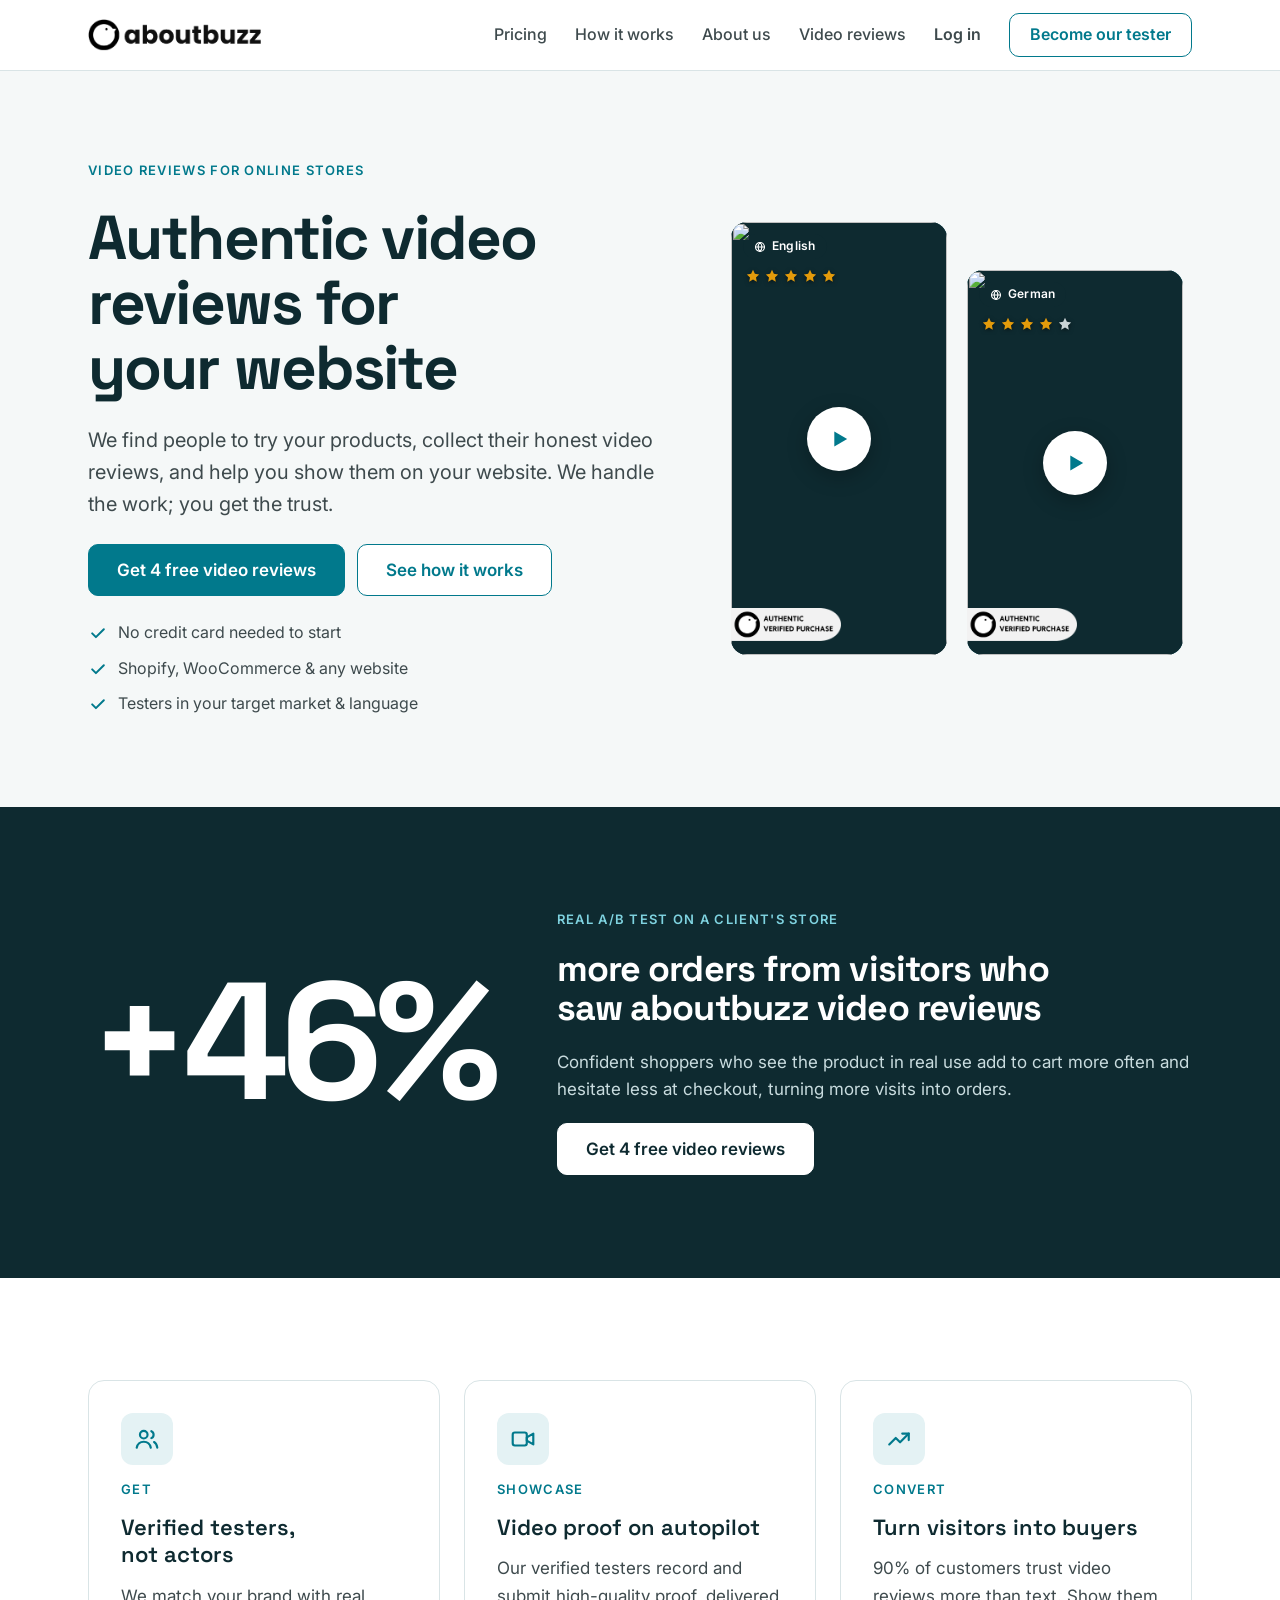
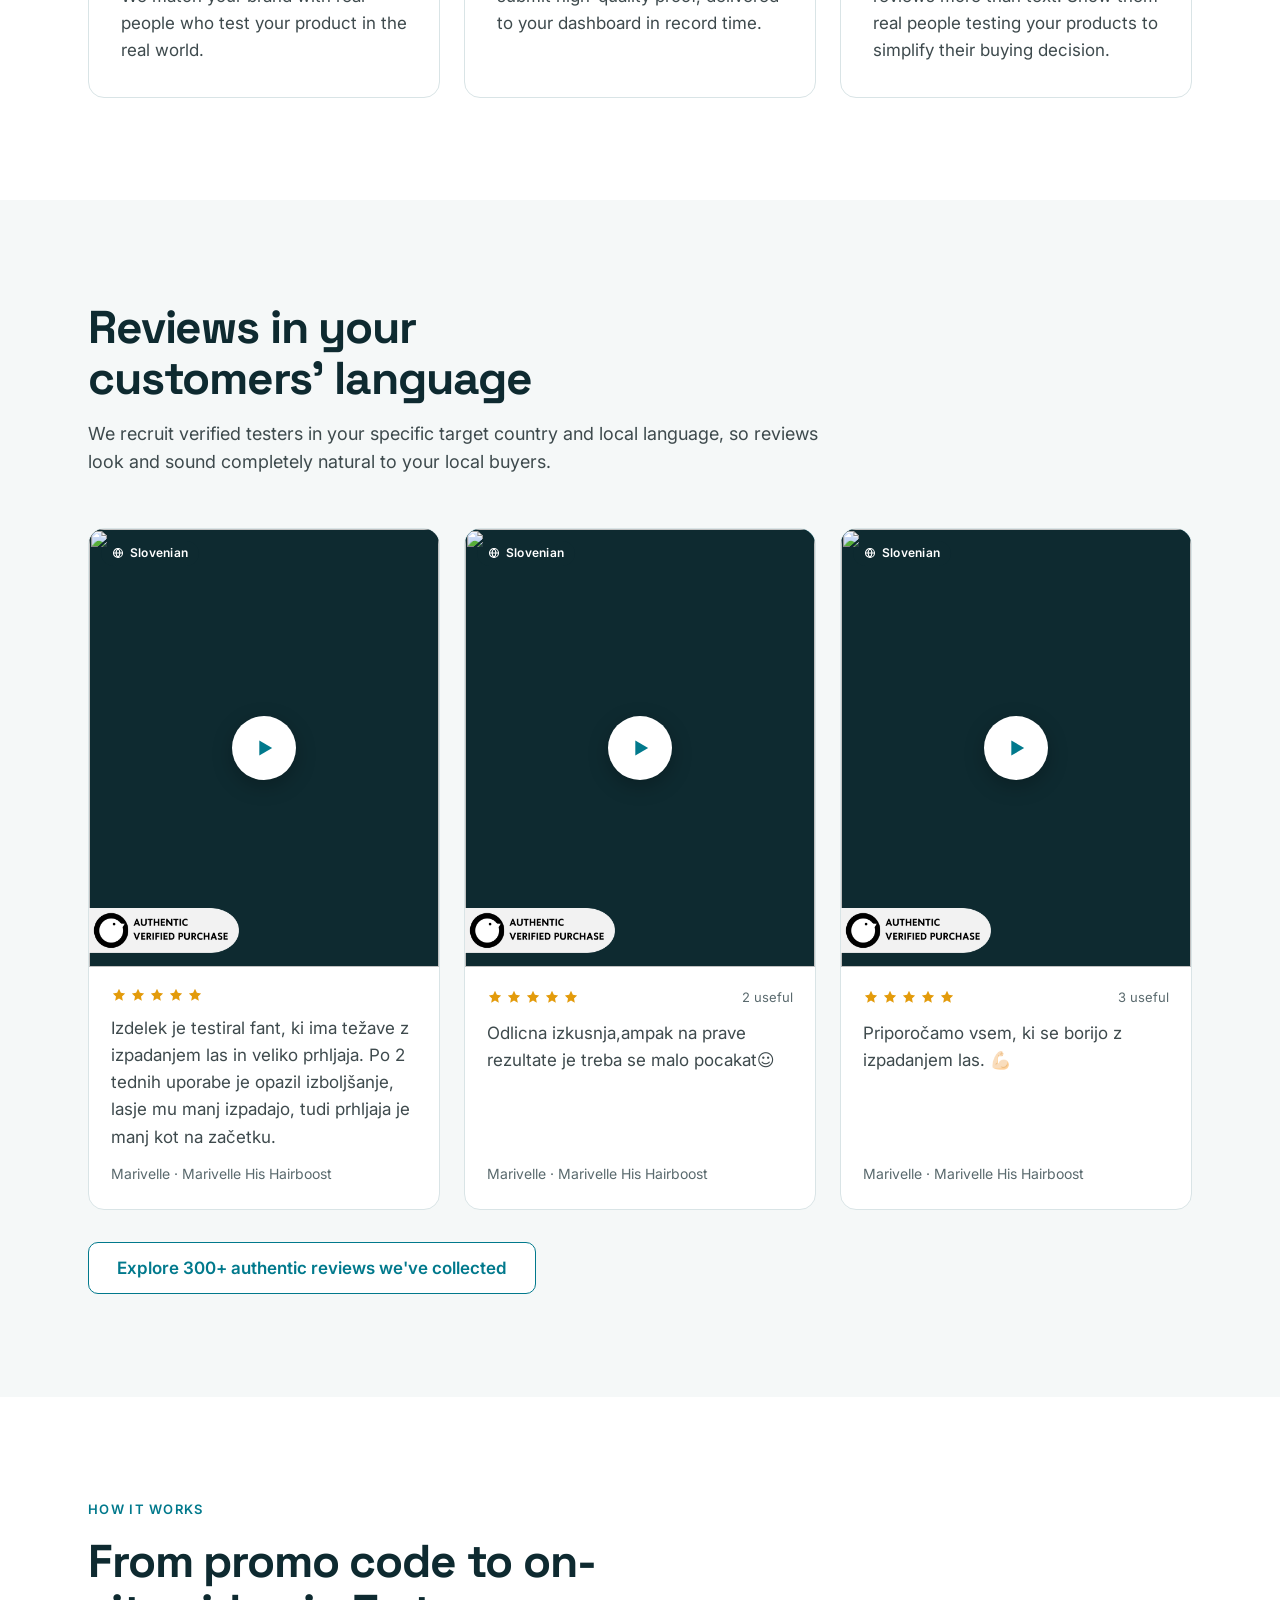
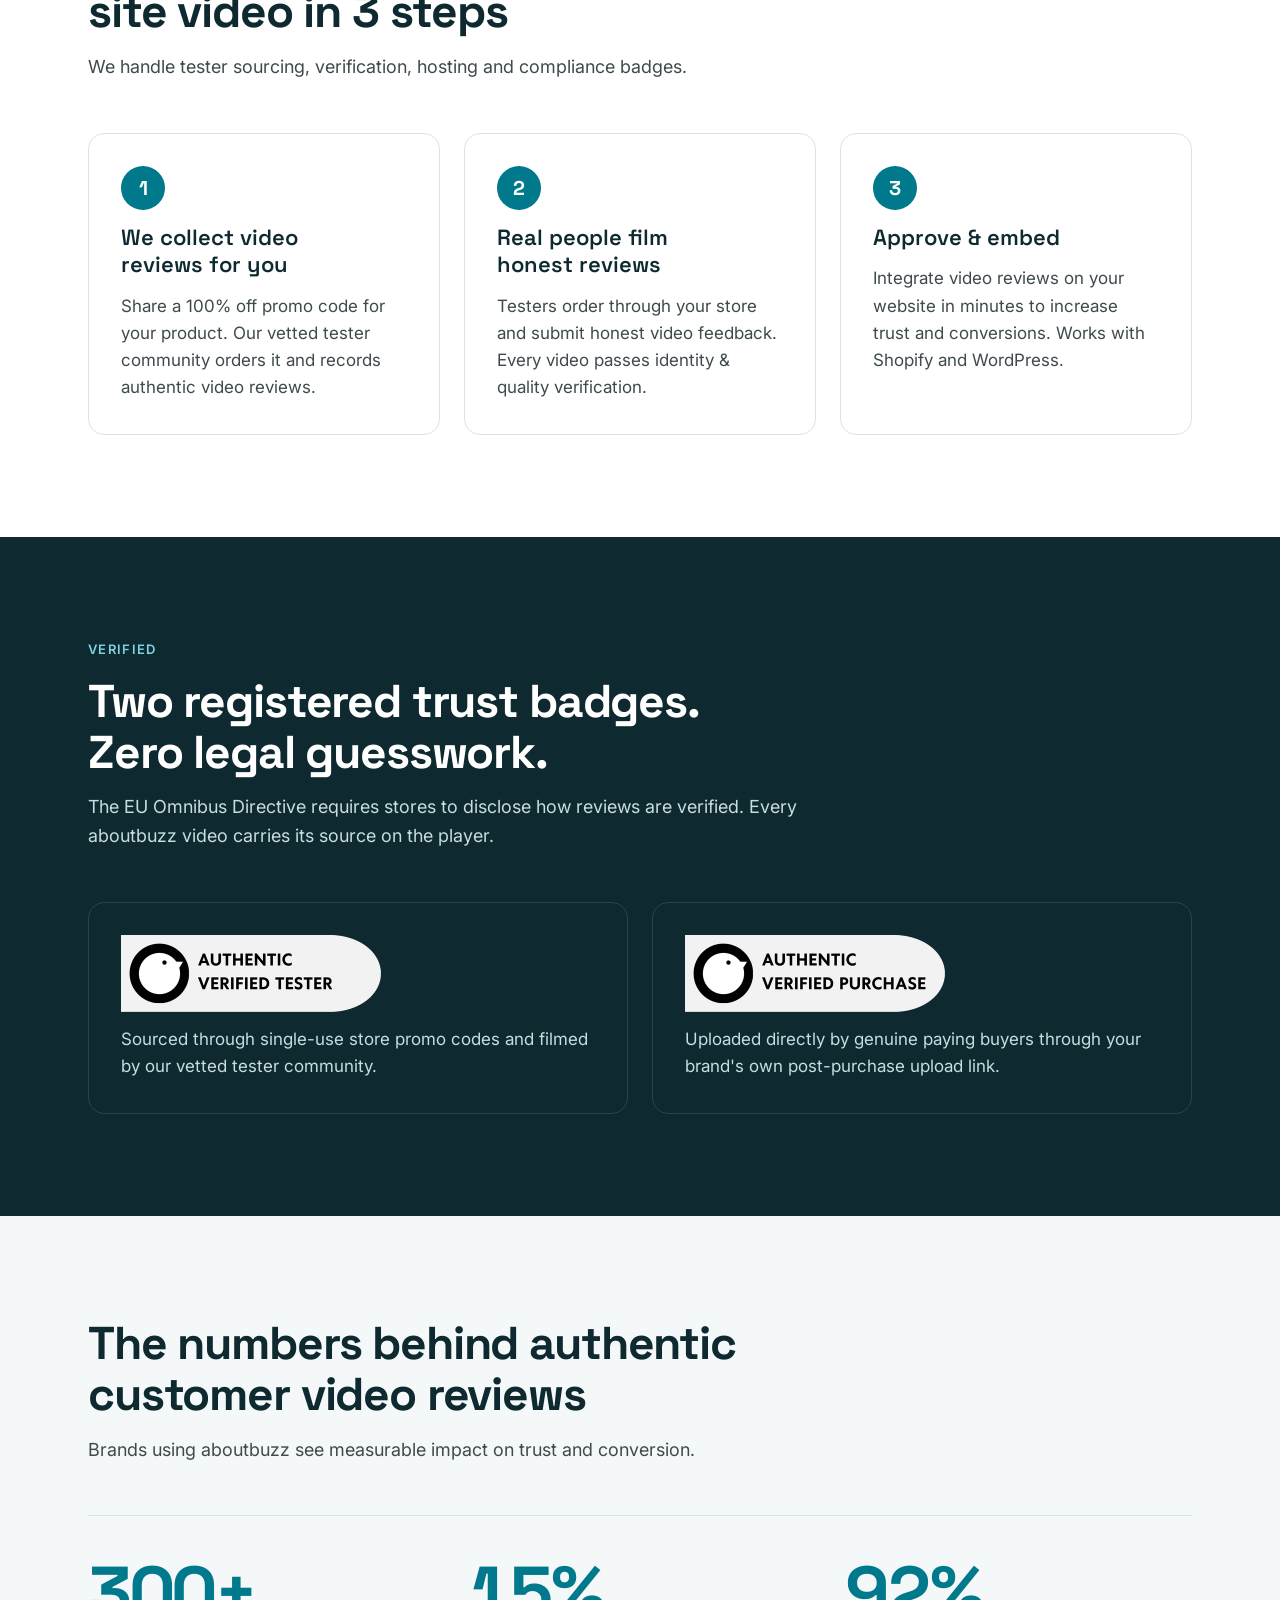
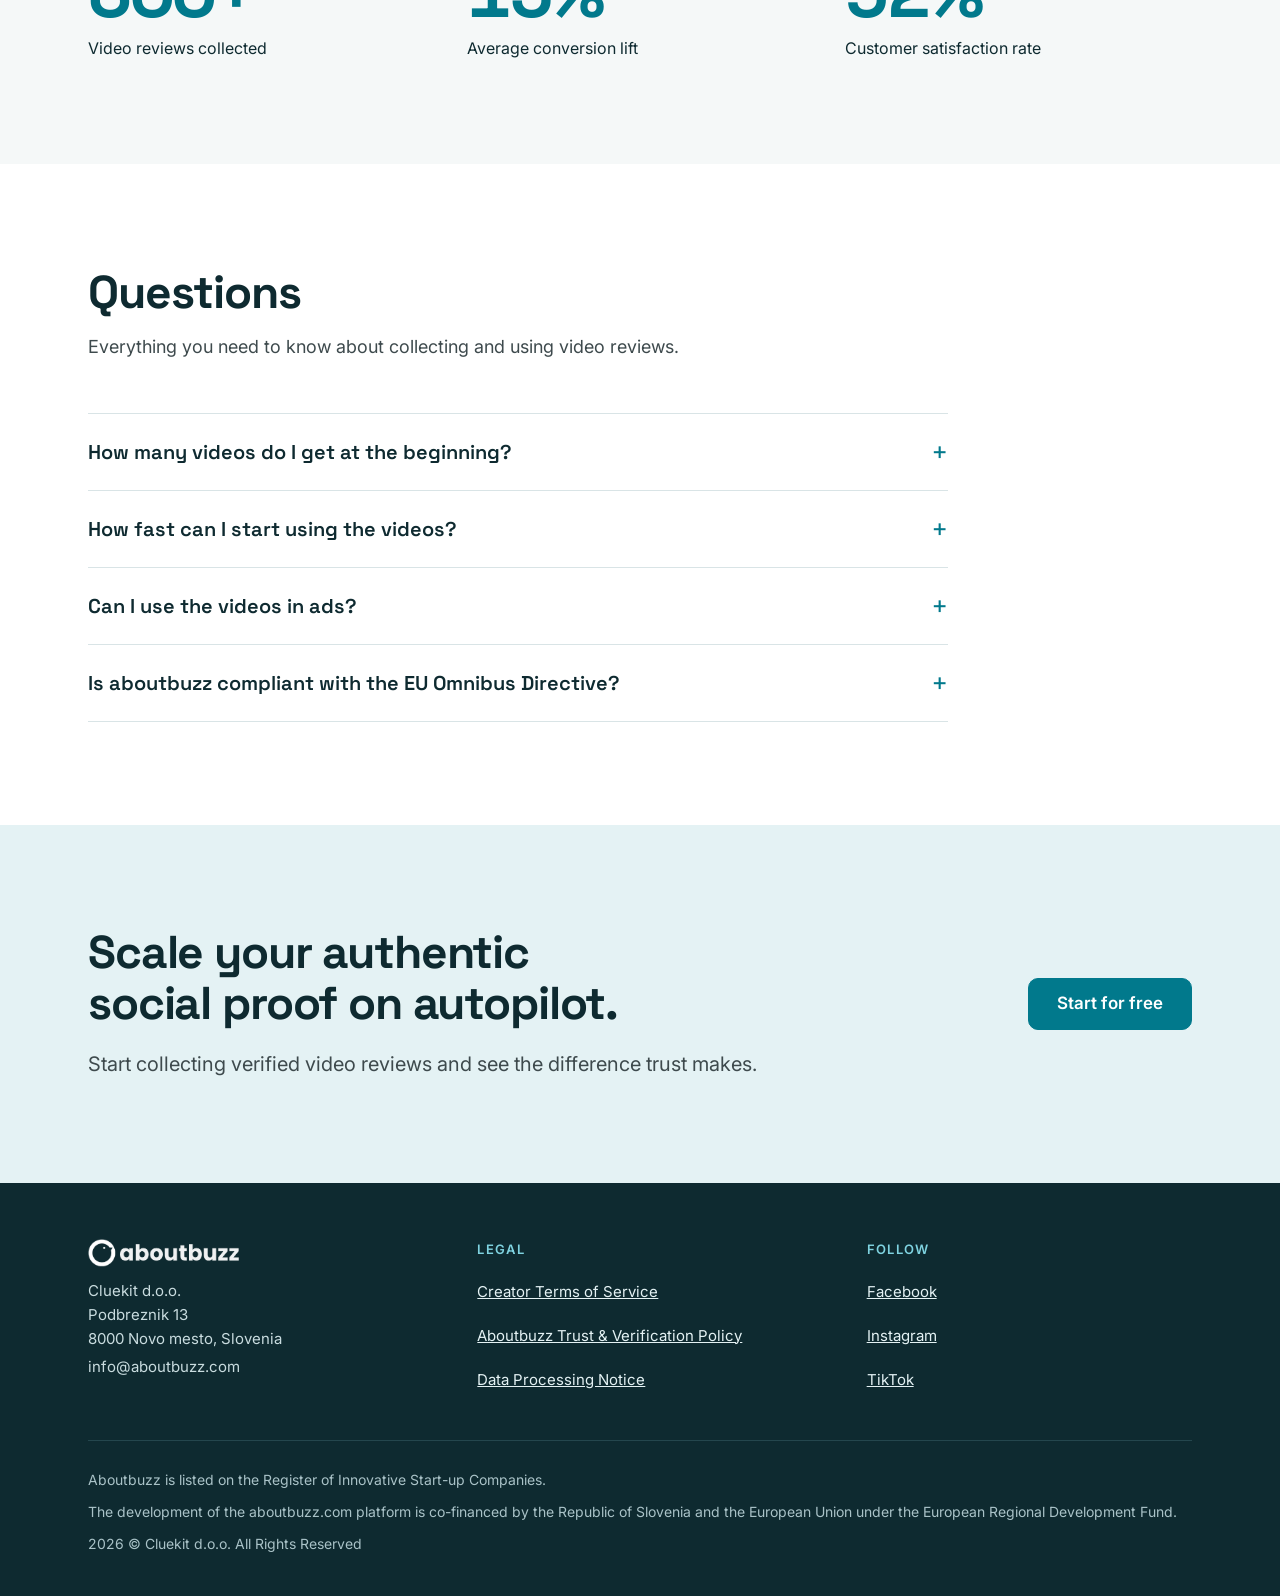
==== index.html @ 483bb0b1 "Hero: PetsyLab rating 4 as stored in WordPress Co-Authored-By: Claude Opus 5.5 <noreply@anthropic.co" ====
<!doctype html>
<html lang="en">
<head>
<meta charset="utf-8">
<meta name="viewport" content="width=device-width, initial-scale=1, viewport-fit=cover">
<meta name="claude:viewport-fit-sides" content="cover">
<title>aboutbuzz — Authentic video reviews</title>
<meta name="description" content="Verified video reviews from real testers and buyers, with EU trust badges, for Shopify, WooCommerce and any website.">
<meta property="og:title" content="aboutbuzz — Authentic video reviews">
<meta property="og:description" content="Verified video reviews from real testers and buyers, with EU trust badges, for Shopify, WooCommerce and any website.">
<meta property="og:type" content="website">
<link rel="icon" type="image/png" href="assets/img/favicon.png">
<link rel="apple-touch-icon" href="assets/img/apple-touch-icon.png">
<link rel="preconnect" href="https://fonts.googleapis.com">
<link rel="preconnect" href="https://fonts.gstatic.com" crossorigin>
<link rel="stylesheet" href="https://fonts.googleapis.com/css2?family=Inter:wght@400;500;600&family=Space+Grotesk:wght@500;600;700&display=swap">
<link rel="stylesheet" href="assets/css/style.css?v=202611271345">
</head>
<body>
<a class="skip" href="#main">Skip to content</a>
<header class="site-header">
<div class="wrap">
<a class="logo" href="index.html"><img src="assets/img/logo.png" alt="aboutbuzz" width="173" height="32"></a>
<button class="nav-toggle" type="button" aria-expanded="false" aria-controls="site-nav" aria-label="Open menu"><svg width="22" height="22" viewBox="0 0 24 24" fill="none" stroke="currentColor" stroke-width="2.2" stroke-linecap="round" aria-hidden="true"><path d="M4 7h16M4 12h16M4 17h16"/></svg></button>
<nav class="nav" id="site-nav" aria-label="Main">
<a href="pricing.html">Pricing</a>
<a href="how-it-works.html">How it works</a>
<a href="about.html">About us</a>
<a href="video-reviews.html">Video reviews</a>
<a class="nav-login" href="https://upload.aboutbuzz.com" data-link="login">Log in</a>
<a class="nav-cta" href="https://upload.aboutbuzz.com" data-link="becomeTester">Become our tester</a>
</nav>
</div>
</header>
<main id="main">
<section class="hero">
<div class="wrap">
<div class="hero-copy">
<div class="eyebrow">Video reviews for online stores</div>
<h1>Authentic video reviews for your website</h1>
<p class="lead">We find people to try your products, collect their honest video reviews, and help you show them on your website. We handle the work; you get the trust.</p>
<div class="btn-row"><a class="btn btn--primary" href="https://upload.aboutbuzz.com" data-link="freeSignup">Get 4 free video reviews</a><a class="btn btn--ghost" href="how-it-works.html">See how it works</a></div>
<ul class="checks">
<li><svg width="20" height="20" viewBox="0 0 24 24" fill="none" stroke="#01798C" stroke-width="2.4" stroke-linecap="round" stroke-linejoin="round" aria-hidden="true"><path d="M5 12.5l4.5 4.5L19 7.5"/></svg>No credit card needed to start</li>
<li><svg width="20" height="20" viewBox="0 0 24 24" fill="none" stroke="#01798C" stroke-width="2.4" stroke-linecap="round" stroke-linejoin="round" aria-hidden="true"><path d="M5 12.5l4.5 4.5L19 7.5"/></svg>Shopify, WooCommerce &amp; any website</li>
<li><svg width="20" height="20" viewBox="0 0 24 24" fill="none" stroke="#01798C" stroke-width="2.4" stroke-linecap="round" stroke-linejoin="round" aria-hidden="true"><path d="M5 12.5l4.5 4.5L19 7.5"/></svg>Testers in your target market &amp; language</li>
</ul>
</div>
<div class="hero-visual">
<div class="player player--a" data-video="https://aboutbuzz.com/wp-content/uploads/2026/09/watermarked-6533.mp4"><img class="poster" src="https://aboutbuzz.com/wp-content/uploads/2026/09/screenshot-6533-576x1024.jpg" alt="" width="576" height="1024" loading="lazy"><button type="button" class="play" aria-label="Play video review: Podim conference, in English"><svg width="28" height="28" viewBox="0 0 24 24" fill="#01798C" aria-hidden="true"><path d="M8 5.5v13l11-6.5z"/></svg></button><span class="stars" role="img" aria-label="5 out of 5 stars"><svg width="16" height="16" viewBox="0 0 24 24" fill="#E39B0B" aria-hidden="true"><path d="M12 2.8l2.8 5.9 6.4.9-4.7 4.5 1.2 6.4L12 17.4 6.3 20.5l1.2-6.4L2.8 9.6l6.4-.9z"/></svg><svg width="16" height="16" viewBox="0 0 24 24" fill="#E39B0B" aria-hidden="true"><path d="M12 2.8l2.8 5.9 6.4.9-4.7 4.5 1.2 6.4L12 17.4 6.3 20.5l1.2-6.4L2.8 9.6l6.4-.9z"/></svg><svg width="16" height="16" viewBox="0 0 24 24" fill="#E39B0B" aria-hidden="true"><path d="M12 2.8l2.8 5.9 6.4.9-4.7 4.5 1.2 6.4L12 17.4 6.3 20.5l1.2-6.4L2.8 9.6l6.4-.9z"/></svg><svg width="16" height="16" viewBox="0 0 24 24" fill="#E39B0B" aria-hidden="true"><path d="M12 2.8l2.8 5.9 6.4.9-4.7 4.5 1.2 6.4L12 17.4 6.3 20.5l1.2-6.4L2.8 9.6l6.4-.9z"/></svg><svg width="16" height="16" viewBox="0 0 24 24" fill="#E39B0B" aria-hidden="true"><path d="M12 2.8l2.8 5.9 6.4.9-4.7 4.5 1.2 6.4L12 17.4 6.3 20.5l1.2-6.4L2.8 9.6l6.4-.9z"/></svg></span><span class="lang-chip">English</span><img class="badge-img" src="assets/img/badge-verified-purchase.png" alt="Authentic Verified Purchase" width="260" height="77"></div>
<div class="player player--b" data-video="https://aboutbuzz.com/wp-content/uploads/2026/09/watermarked-4015.mp4"><img class="poster" src="https://aboutbuzz.com/wp-content/uploads/2026/09/screenshot-4015-576x1024.jpg" alt="" width="576" height="1024" loading="lazy"><button type="button" class="play" aria-label="Play video review: PetsyLab supplement, in German"><svg width="28" height="28" viewBox="0 0 24 24" fill="#01798C" aria-hidden="true"><path d="M8 5.5v13l11-6.5z"/></svg></button><span class="stars" role="img" aria-label="4 out of 5 stars"><svg width="16" height="16" viewBox="0 0 24 24" fill="#E39B0B" aria-hidden="true"><path d="M12 2.8l2.8 5.9 6.4.9-4.7 4.5 1.2 6.4L12 17.4 6.3 20.5l1.2-6.4L2.8 9.6l6.4-.9z"/></svg><svg width="16" height="16" viewBox="0 0 24 24" fill="#E39B0B" aria-hidden="true"><path d="M12 2.8l2.8 5.9 6.4.9-4.7 4.5 1.2 6.4L12 17.4 6.3 20.5l1.2-6.4L2.8 9.6l6.4-.9z"/></svg><svg width="16" height="16" viewBox="0 0 24 24" fill="#E39B0B" aria-hidden="true"><path d="M12 2.8l2.8 5.9 6.4.9-4.7 4.5 1.2 6.4L12 17.4 6.3 20.5l1.2-6.4L2.8 9.6l6.4-.9z"/></svg><svg width="16" height="16" viewBox="0 0 24 24" fill="#E39B0B" aria-hidden="true"><path d="M12 2.8l2.8 5.9 6.4.9-4.7 4.5 1.2 6.4L12 17.4 6.3 20.5l1.2-6.4L2.8 9.6l6.4-.9z"/></svg><svg width="16" height="16" viewBox="0 0 24 24" fill="#C9D3D5" aria-hidden="true"><path d="M12 2.8l2.8 5.9 6.4.9-4.7 4.5 1.2 6.4L12 17.4 6.3 20.5l1.2-6.4L2.8 9.6l6.4-.9z"/></svg></span><span class="lang-chip">German</span><img class="badge-img" src="assets/img/badge-verified-purchase.png" alt="Authentic Verified Purchase" width="260" height="77"></div>
</div>
</div>
</section>

<section class="band band--dark stat-band">
<div class="wrap">
<div class="big-number">+46%</div>
<div class="stack">
<div class="eyebrow">Real A/B test on a client's store</div>
<h2>more orders from visitors who saw aboutbuzz video reviews</h2>
<p>Confident shoppers who see the product in real use add to cart more often and hesitate less at checkout, turning more visits into orders.</p>
<div><a class="btn btn--light" href="https://upload.aboutbuzz.com" data-link="freeSignup">Get 4 free video reviews</a></div>
</div>
</div>
</section>

<section class="band band--white">
<div class="wrap">
<div class="grid grid--3">
<div class="card"><div class="icon-tile"><svg width="26" height="26" viewBox="0 0 24 24" fill="none" stroke="#01798C" stroke-width="2" stroke-linecap="round" stroke-linejoin="round" aria-hidden="true"><circle cx="9" cy="8" r="3.5"/><path d="M2.5 20c.8-3.6 3.4-5.5 6.5-5.5s5.7 1.9 6.5 5.5"/><path d="M16 4.8a3.5 3.5 0 010 6.4M18.5 14.8c1.6.8 2.6 2.5 3 5.2"/></svg></div><div class="eyebrow">Get</div><h3>Verified testers, not actors</h3><p>We match your brand with real people who test your product in the real world.</p></div>
<div class="card"><div class="icon-tile"><svg width="26" height="26" viewBox="0 0 24 24" fill="none" stroke="#01798C" stroke-width="2" stroke-linecap="round" stroke-linejoin="round" aria-hidden="true"><rect x="2.5" y="6" width="13" height="12" rx="2"/><path d="M15.5 10.5l6-3.5v10l-6-3.5z"/></svg></div><div class="eyebrow">Showcase</div><h3>Video proof on autopilot</h3><p>Our verified testers record and submit high-quality proof, delivered to your dashboard in record time.</p></div>
<div class="card"><div class="icon-tile"><svg width="26" height="26" viewBox="0 0 24 24" fill="none" stroke="#01798C" stroke-width="2" stroke-linecap="round" stroke-linejoin="round" aria-hidden="true"><path d="M3 17l6-6 4 4 8-8"/><path d="M15 7h6v6"/></svg></div><div class="eyebrow">Convert</div><h3>Turn visitors into buyers</h3><p>90% of customers trust video reviews more than text. Show them real people testing your products to simplify their buying decision.</p></div>
</div>
</div>
</section>

<section class="band" id="reviews">
<div class="wrap">
<div class="section-head"><h2>Reviews in your customers' language</h2><p>We recruit verified testers in your specific target country and local language, so reviews look and sound completely natural to your local buyers.</p></div>
<div class="grid grid--3">
<article class="review"><div class="player " data-video="https://aboutbuzz.com/wp-content/uploads/2026/11/watermarked-7296.mp4" style="background:#0E2A30"><img class="poster" src="https://aboutbuzz.com/wp-content/uploads/2026/11/screenshot-7296-576x1024.jpg" alt="" width="576" height="1024" loading="lazy"><button type="button" class="play" aria-label="Play video review: Marivelle · Marivelle His Hairboost"><svg width="28" height="28" viewBox="0 0 24 24" fill="#01798C" aria-hidden="true"><path d="M8 5.5v13l11-6.5z"/></svg></button><span class="lang-chip">Slovenian</span><img class="badge-img" src="assets/img/badge-verified-purchase.png" alt="Authentic Verified Purchase" width="260" height="77"></div>
<div class="review-body"><div class="review-meta"><span class="stars" role="img" aria-label="5 out of 5 stars"><svg width="16" height="16" viewBox="0 0 24 24" fill="#E39B0B" aria-hidden="true"><path d="M12 2.8l2.8 5.9 6.4.9-4.7 4.5 1.2 6.4L12 17.4 6.3 20.5l1.2-6.4L2.8 9.6l6.4-.9z"/></svg><svg width="16" height="16" viewBox="0 0 24 24" fill="#E39B0B" aria-hidden="true"><path d="M12 2.8l2.8 5.9 6.4.9-4.7 4.5 1.2 6.4L12 17.4 6.3 20.5l1.2-6.4L2.8 9.6l6.4-.9z"/></svg><svg width="16" height="16" viewBox="0 0 24 24" fill="#E39B0B" aria-hidden="true"><path d="M12 2.8l2.8 5.9 6.4.9-4.7 4.5 1.2 6.4L12 17.4 6.3 20.5l1.2-6.4L2.8 9.6l6.4-.9z"/></svg><svg width="16" height="16" viewBox="0 0 24 24" fill="#E39B0B" aria-hidden="true"><path d="M12 2.8l2.8 5.9 6.4.9-4.7 4.5 1.2 6.4L12 17.4 6.3 20.5l1.2-6.4L2.8 9.6l6.4-.9z"/></svg><svg width="16" height="16" viewBox="0 0 24 24" fill="#E39B0B" aria-hidden="true"><path d="M12 2.8l2.8 5.9 6.4.9-4.7 4.5 1.2 6.4L12 17.4 6.3 20.5l1.2-6.4L2.8 9.6l6.4-.9z"/></svg></span></div><p>Izdelek je testiral fant, ki ima težave z izpadanjem las in veliko prhljaja. Po 2 tednih uporabe je opazil izboljšanje, lasje mu manj izpadajo, tudi prhljaja je manj kot na začetku.</p><div class="review-brand">Marivelle · Marivelle His Hairboost</div></div></article>
<article class="review"><div class="player " data-video="https://aboutbuzz.com/wp-content/uploads/2026/11/watermarked-7271.mp4" style="background:#01798C"><img class="poster" src="https://aboutbuzz.com/wp-content/uploads/2026/11/screenshot-7271-576x1024.jpg" alt="" width="576" height="1024" loading="lazy"><button type="button" class="play" aria-label="Play video review: Marivelle · Marivelle His Hairboost"><svg width="28" height="28" viewBox="0 0 24 24" fill="#01798C" aria-hidden="true"><path d="M8 5.5v13l11-6.5z"/></svg></button><span class="lang-chip">Slovenian</span><img class="badge-img" src="assets/img/badge-verified-purchase.png" alt="Authentic Verified Purchase" width="260" height="77"></div>
<div class="review-body"><div class="review-meta"><span class="stars" role="img" aria-label="5 out of 5 stars"><svg width="16" height="16" viewBox="0 0 24 24" fill="#E39B0B" aria-hidden="true"><path d="M12 2.8l2.8 5.9 6.4.9-4.7 4.5 1.2 6.4L12 17.4 6.3 20.5l1.2-6.4L2.8 9.6l6.4-.9z"/></svg><svg width="16" height="16" viewBox="0 0 24 24" fill="#E39B0B" aria-hidden="true"><path d="M12 2.8l2.8 5.9 6.4.9-4.7 4.5 1.2 6.4L12 17.4 6.3 20.5l1.2-6.4L2.8 9.6l6.4-.9z"/></svg><svg width="16" height="16" viewBox="0 0 24 24" fill="#E39B0B" aria-hidden="true"><path d="M12 2.8l2.8 5.9 6.4.9-4.7 4.5 1.2 6.4L12 17.4 6.3 20.5l1.2-6.4L2.8 9.6l6.4-.9z"/></svg><svg width="16" height="16" viewBox="0 0 24 24" fill="#E39B0B" aria-hidden="true"><path d="M12 2.8l2.8 5.9 6.4.9-4.7 4.5 1.2 6.4L12 17.4 6.3 20.5l1.2-6.4L2.8 9.6l6.4-.9z"/></svg><svg width="16" height="16" viewBox="0 0 24 24" fill="#E39B0B" aria-hidden="true"><path d="M12 2.8l2.8 5.9 6.4.9-4.7 4.5 1.2 6.4L12 17.4 6.3 20.5l1.2-6.4L2.8 9.6l6.4-.9z"/></svg></span><span>2 useful</span></div><p>Odlicna izkusnja,ampak na prave rezultate je treba se malo pocakat☺️</p><div class="review-brand">Marivelle · Marivelle His Hairboost</div></div></article>
<article class="review"><div class="player " data-video="https://aboutbuzz.com/wp-content/uploads/2026/11/watermarked-7270.mp4" style="background:#015566"><img class="poster" src="https://aboutbuzz.com/wp-content/uploads/2026/11/screenshot-7270-576x1024.jpg" alt="" width="576" height="1024" loading="lazy"><button type="button" class="play" aria-label="Play video review: Marivelle · Marivelle His Hairboost"><svg width="28" height="28" viewBox="0 0 24 24" fill="#01798C" aria-hidden="true"><path d="M8 5.5v13l11-6.5z"/></svg></button><span class="lang-chip">Slovenian</span><img class="badge-img" src="assets/img/badge-verified-purchase.png" alt="Authentic Verified Purchase" width="260" height="77"></div>
<div class="review-body"><div class="review-meta"><span class="stars" role="img" aria-label="5 out of 5 stars"><svg width="16" height="16" viewBox="0 0 24 24" fill="#E39B0B" aria-hidden="true"><path d="M12 2.8l2.8 5.9 6.4.9-4.7 4.5 1.2 6.4L12 17.4 6.3 20.5l1.2-6.4L2.8 9.6l6.4-.9z"/></svg><svg width="16" height="16" viewBox="0 0 24 24" fill="#E39B0B" aria-hidden="true"><path d="M12 2.8l2.8 5.9 6.4.9-4.7 4.5 1.2 6.4L12 17.4 6.3 20.5l1.2-6.4L2.8 9.6l6.4-.9z"/></svg><svg width="16" height="16" viewBox="0 0 24 24" fill="#E39B0B" aria-hidden="true"><path d="M12 2.8l2.8 5.9 6.4.9-4.7 4.5 1.2 6.4L12 17.4 6.3 20.5l1.2-6.4L2.8 9.6l6.4-.9z"/></svg><svg width="16" height="16" viewBox="0 0 24 24" fill="#E39B0B" aria-hidden="true"><path d="M12 2.8l2.8 5.9 6.4.9-4.7 4.5 1.2 6.4L12 17.4 6.3 20.5l1.2-6.4L2.8 9.6l6.4-.9z"/></svg><svg width="16" height="16" viewBox="0 0 24 24" fill="#E39B0B" aria-hidden="true"><path d="M12 2.8l2.8 5.9 6.4.9-4.7 4.5 1.2 6.4L12 17.4 6.3 20.5l1.2-6.4L2.8 9.6l6.4-.9z"/></svg></span><span>3 useful</span></div><p>Priporočamo vsem, ki se borijo z izpadanjem las. 💪🏻</p><div class="review-brand">Marivelle · Marivelle His Hairboost</div></div></article>
</div>
<p style="margin-top:32px"><a class="btn btn--ghost" href="video-reviews.html">Explore 300+ authentic reviews we've collected</a></p>
</div>
</section>

<section class="band band--white" id="how">
<div class="wrap">
<div class="section-head"><div class="eyebrow">How it works</div><h2>From promo code to on-site video in 3 steps</h2><p>We handle tester sourcing, verification, hosting and compliance badges.</p></div>
<div class="grid grid--3">
<div class="card"><div class="step-num">1</div><h3>We collect video reviews for you</h3><p>Share a 100% off promo code for your product. Our vetted tester community orders it and records authentic video reviews.</p></div>
<div class="card"><div class="step-num">2</div><h3>Real people film honest reviews</h3><p>Testers order through your store and submit honest video feedback. Every video passes identity &amp; quality verification.</p></div>
<div class="card"><div class="step-num">3</div><h3>Approve &amp; embed</h3><p>Integrate video reviews on your website in minutes to increase trust and conversions. Works with Shopify and WordPress.</p></div>
</div>
</div>
</section>

<section class="band band--dark">
<div class="wrap">
<div class="section-head"><div class="eyebrow">Verified</div><h2>Two registered trust badges. Zero legal guesswork.</h2><p>The EU Omnibus Directive requires stores to disclose how reviews are verified. Every aboutbuzz video carries its source on the player.</p></div>
<div class="trust">
<div class="card"><img class="trust-badge" src="assets/img/badge-verified-tester.png" alt="Authentic Verified Tester" width="260" height="77"><p>Sourced through single-use store promo codes and filmed by our vetted tester community.</p></div>
<div class="card"><img class="trust-badge" src="assets/img/badge-verified-purchase.png" alt="Authentic Verified Purchase" width="260" height="77"><p>Uploaded directly by genuine paying buyers through your brand's own post-purchase upload link.</p></div>
</div>
</div>
</section>

<section class="band">
<div class="wrap">
<div class="section-head"><h2>The numbers behind authentic customer video reviews</h2><p>Brands using aboutbuzz see measurable impact on trust and conversion.</p></div>
<div class="numbers">
<div><div class="n">300+</div><div class="l">Video reviews collected</div></div>
<div><div class="n">15%</div><div class="l">Average conversion lift</div></div>
<div><div class="n">92%</div><div class="l">Customer satisfaction rate</div></div>
</div>
</div>
</section>

<section class="band band--white" id="faq">
<div class="wrap">
<div class="section-head"><h2>Questions</h2><p>Everything you need to know about collecting and using video reviews.</p></div>
<div class="faq"><details><summary>How many videos do I get at the beginning?</summary><p>Begin with a free trial and up to four verified video reviews. Discover how authentic customer experiences strengthen trust and drive measurable results.</p></details><details><summary>How fast can I start using the videos?</summary><p>Very fast, from 14 days to 1 month, depending on the time reviewers need for the product test. Once reviews are collected and approved, you can use them immediately on your website and in marketing.</p></details><details><summary>Can I use the videos in ads?</summary><p>Video reviews can be used on your website, social media, and in paid ads (Meta, TikTok, Google) for videos where reviewers have granted advertising permission. All videos include a required aboutbuzz watermark. Videos approved for ads can be used for one year.</p></details><details><summary>Is aboutbuzz compliant with the EU Omnibus Directive?</summary><p>Yes. The directive requires online merchants to verify that reviews come from real consumers who actually used or bought the product, and to clearly disclose how reviews are verified. Every review receives a clear badge showing shoppers and regulators exactly how it was sourced.</p></details></div>
</div>
</section>

<section class="band band--soft cta-band">
<div class="wrap">
<div class="stack"><h2>Scale your authentic social proof on autopilot.</h2><p class="lead">Start collecting verified video reviews and see the difference trust makes.</p></div>
<a class="btn btn--primary" href="https://upload.aboutbuzz.com" data-link="freeSignup">Start for free</a>
</div>
</section>
</main>
<footer class="site-footer">
<div class="wrap">
<div class="foot-cols">
<div class="foot-col">
<div class="logo"><img src="assets/img/logo-white.png" alt="aboutbuzz" width="152" height="28"></div>
<div>Cluekit d.o.o.<br>Podbreznik 13<br>8000 Novo mesto, Slovenia</div>
<div>info@aboutbuzz.com</div>
</div>
<div class="foot-col">
<div class="foot-label">Legal</div>
<a href="https://aboutbuzz.com/wp-content/uploads/2026/04/Creator-Terms-of-Service.pdf">Creator Terms of Service</a>
<a href="https://aboutbuzz.com/wp-content/uploads/2026/04/Aboutbuzz-Trust-Verification-Policy.pdf">Aboutbuzz Trust &amp; Verification Policy</a>
<a href="https://aboutbuzz.com/wp-content/uploads/2026/04/Data-Processing-Notice.pdf">Data Processing Notice</a>
</div>
<div class="foot-col">
<div class="foot-label">Follow</div>
<a href="https://www.facebook.com/aboutbuzz">Facebook</a>
<a href="https://www.instagram.com/aboutbuzz_reviews">Instagram</a>
<a href="https://www.tiktok.com/@aboutbuzz_reviews">TikTok</a>
</div>
</div>
<div class="foot-legal">
<div>Aboutbuzz is listed on the Register of Innovative Start-up Companies.</div>
<div>The development of the aboutbuzz.com platform is co-financed by the Republic of Slovenia and the European Union under the European Regional Development Fund.</div>
<!-- Logotipi financerjev: shrani jih v assets/img/ in odkomentiraj
<div class="funders"><img src="assets/img/mgrt.png" alt="Ministry of the Economy, Tourism and Sport"><img src="assets/img/sps.png" alt="Slovene Enterprise Fund"><img src="assets/img/eu-erdf.png" alt="European Regional Development Fund"></div> -->
<div>2026 © Cluekit d.o.o. All Rights Reserved</div>
</div>
</div>
</footer>
<script src="assets/js/config.js?v=202611271345"></script>
<script src="assets/js/site.js?v=202611271345"></script>
</body>
</html>
---- assets/css/style.css ----
/* aboutbuzz.com — glavni slog
   Postavitev: osrednji stolpec 1200px, barvni pasovi čez celo širino, kartice samo kjer ločijo vsebino. */
:root{
  --teal:#01798C;        /* primarna barva znamke */
  --teal-dark:#015566;
  --teal-soft:#E4F2F4;
  --ink:#0E2A30;         /* naslovi, temni pasovi */
  --text:#3E4A4D;
  --muted:#5A6A6E;
  --line:#D9E4E6;
  --line-strong:#B9CDD1;
  --bg:#F5F8F8;
  --white:#FFFFFF;
  --star:#E39B0B;
  --foot-text:#C9DCDF;
  --foot-link:#E4F2F4;
  --foot-label:#7FD3E0;
  --foot-small:#A9C2C7;
  --foot-line:#24464D;
  --display:'Space Grotesk','Inter',system-ui,sans-serif;
  --body:'Inter',system-ui,-apple-system,'Segoe UI',sans-serif;
  --radius:16px;
  --radius-sm:10px;
  color-scheme:light;
}
*,*::before,*::after{box-sizing:border-box}
html{scroll-behavior:smooth}
@media (prefers-reduced-motion:reduce){html{scroll-behavior:auto}*{transition:none!important}}
body{margin:0;background:var(--bg);color:var(--text);font-family:var(--body);font-size:17px;line-height:1.6;-webkit-font-smoothing:antialiased}
img{max-width:100%;display:block}
a{color:var(--teal)}a:hover{color:var(--teal-dark)}
:focus-visible{outline:3px solid var(--teal);outline-offset:2px}
h1,h2,h3{font-family:var(--display);color:var(--ink);margin:0;text-wrap:balance}
h1{font-weight:700;font-size:clamp(36px,5vw,62px);line-height:1.05;letter-spacing:-0.03em}
h2{font-weight:700;font-size:clamp(30px,3.8vw,46px);line-height:1.1;letter-spacing:-0.025em}
h3{font-weight:600;font-size:22px;line-height:1.25}
p{margin:0}
.skip{position:absolute;left:-9999px;top:8px;background:var(--white);padding:10px 16px;border-radius:8px;z-index:100}
.skip:focus{left:16px}

/* ovoj in pasovi */
.wrap{max-width:1200px;margin:0 auto;padding-left:max(clamp(16px,5vw,48px),env(safe-area-inset-left,0px));padding-right:max(clamp(16px,5vw,48px),env(safe-area-inset-right,0px))}
.band{padding-block:clamp(56px,8vw,104px)}
.band--white{background:var(--white)}
.band--soft{background:var(--teal-soft)}
.band--dark{background:var(--ink);color:var(--foot-text)}
.band--dark h2,.band--dark h3{color:var(--white)}
.stack{display:flex;flex-direction:column;gap:20px}
.section-head{display:flex;flex-direction:column;gap:16px;max-width:44em;margin-bottom:clamp(32px,4vw,56px)}
.section-head p{font-size:18px}
.eyebrow{font-size:13px;font-weight:600;letter-spacing:0.1em;text-transform:uppercase;color:var(--teal)}
.band--dark .eyebrow{color:var(--foot-label)}
.lead{font-size:clamp(18px,1.6vw,20px);max-width:36em}
.note{font-size:14px;color:var(--muted)}

/* gumbi */
.btn{display:inline-flex;align-items:center;justify-content:center;gap:8px;min-height:52px;padding-inline:28px;border-radius:var(--radius-sm);font:inherit;font-weight:600;font-size:17px;text-decoration:none;cursor:pointer;border:1.5px solid var(--teal);transition:background .15s,color .15s}
.btn--primary{background:var(--teal);color:var(--white)}
.btn--primary:hover{background:var(--teal-dark);border-color:var(--teal-dark);color:var(--white)}
.btn--ghost{background:var(--white);color:var(--teal)}
.btn--ghost:hover{background:var(--teal-soft);color:var(--teal-dark)}
.btn--light{background:var(--white);color:var(--ink);border-color:var(--white)}
.btn--light:hover{background:var(--teal-soft);color:var(--ink)}
.btn-row{display:flex;flex-wrap:wrap;gap:12px}

/* glava */
.site-header{background:var(--white);border-bottom:1px solid var(--line);position:sticky;top:env(safe-area-inset-top,0px);z-index:20}
body::before{content:"";position:fixed;inset:0 0 auto;height:env(safe-area-inset-top,0px);z-index:21;background:var(--white)}
.site-header .wrap{display:flex;align-items:center;justify-content:space-between;gap:16px 32px;padding-block:12px}
.logo{display:inline-flex;align-items:center;min-height:44px;text-decoration:none}
.logo img{height:32px;width:auto}
.nav{display:flex;align-items:center;gap:4px 28px;font-size:16px;font-weight:500}
.nav a{color:var(--text);text-decoration:none;padding-block:10px}
.nav a:hover{color:var(--teal)}
.nav a[aria-current="page"]{color:var(--teal);box-shadow:inset 0 -2px 0 var(--teal)}
.nav .nav-cta{display:inline-flex;align-items:center;min-height:44px;padding:0 20px;border:1.5px solid var(--teal);border-radius:var(--radius-sm);color:var(--teal);font-weight:600}
.nav .nav-login{font-weight:600}
.nav-toggle{display:none;min-width:44px;min-height:44px;border:1.5px solid var(--line-strong);border-radius:var(--radius-sm);background:var(--white);color:var(--ink);cursor:pointer;align-items:center;justify-content:center}
@media (max-width:900px){
  .nav-toggle{display:inline-flex}
  .nav{display:none;position:absolute;left:0;right:0;top:100%;background:var(--white);border-bottom:1px solid var(--line);flex-direction:column;align-items:stretch;gap:0;padding:8px max(16px,env(safe-area-inset-right,0px)) 20px max(16px,env(safe-area-inset-left,0px))}
  .nav.is-open{display:flex}
  .nav a{padding:14px 0;border-bottom:1px solid var(--line)}
  .nav a[aria-current="page"]{box-shadow:none}
  .nav .nav-cta{margin-top:12px;justify-content:center;border-bottom:1.5px solid var(--teal)}
}

/* hero */
.hero{padding-block:clamp(48px,7vw,96px)}
.hero .wrap{display:flex;flex-wrap:wrap;align-items:center;gap:48px 64px}
.hero-copy{flex:1 1 480px;min-width:0;display:flex;flex-direction:column;gap:24px;align-items:flex-start}
.hero-visual{flex:1 1 380px;min-width:0;display:flex;gap:20px;justify-content:center}
.checks{list-style:none;margin:0;padding:0;display:flex;flex-direction:column;gap:10px;font-size:16px}
.checks li{display:flex;align-items:flex-start;gap:10px}
.checks svg{flex:none;margin-top:3px}

/* video kartica / predvajalnik */
.player{position:relative;aspect-ratio:9/16;max-width:100%;border-radius:var(--radius);overflow:hidden;background:var(--ink);color:var(--white)}
.player--a{width:min(46%,240px);background:linear-gradient(160deg,#015566,#0E2A30)}
.player--b{width:min(46%,240px);margin-top:48px;background:linear-gradient(160deg,#01798C,#015566)}
.player video,.player img:not(.badge-img){position:absolute;inset:0;width:100%;height:100%;object-fit:cover}
.badge{position:absolute;left:12px;top:12px;display:inline-flex;align-items:center;gap:6px;background:var(--white);color:var(--ink);border-radius:999px;padding:6px 12px 6px 9px;font-size:12px;font-weight:600;line-height:1.2;z-index:2}
.play{position:absolute;left:50%;top:50%;transform:translate(-50%,-50%);width:64px;height:64px;border-radius:50%;background:var(--white);display:flex;align-items:center;justify-content:center;z-index:2;border:0;cursor:pointer}
.player .stars{position:absolute;left:14px;top:14px;z-index:2}
/* uradni EU registrirani znački – vedno spodaj levo na videu, kot na aboutbuzz.com */
.player .badge-img{position:absolute;left:0;bottom:14px;width:62%;max-width:240px;height:auto;z-index:3;pointer-events:none}
.trust-badge{width:260px;max-width:100%;height:auto}
.stars{display:flex;gap:3px}

/* številka +46 */
.stat-band .wrap{display:flex;flex-wrap:wrap;align-items:center;gap:32px 64px}
.big-number{font-family:var(--display);font-weight:700;font-size:clamp(88px,13vw,168px);line-height:.9;letter-spacing:-0.05em;color:var(--white)}
.stat-band .stack{flex:1 1 420px;min-width:0}
.stat-band h2{font-size:clamp(26px,3vw,36px)}

/* mreže */
.grid{display:grid;gap:24px}
.grid--3{grid-template-columns:repeat(auto-fit,minmax(280px,1fr))}
.grid--4{grid-template-columns:repeat(auto-fit,minmax(240px,1fr))}
.card{background:var(--white);border:1px solid var(--line);border-radius:var(--radius);padding:clamp(22px,2.6vw,32px);display:flex;flex-direction:column;gap:14px;min-width:0}
.icon-tile{width:52px;height:52px;border-radius:12px;background:var(--teal-soft);display:flex;align-items:center;justify-content:center}
.step-num{width:44px;height:44px;border-radius:50%;background:var(--teal);color:var(--white);font-family:var(--display);font-weight:700;font-size:20px;display:flex;align-items:center;justify-content:center}

/* ocene */
.review{background:var(--white);border:1px solid var(--line);border-radius:var(--radius);overflow:hidden;display:flex;flex-direction:column;min-width:0}
.review .player{aspect-ratio:4/5;border-radius:0}
.review-body{padding:20px 22px 24px;display:flex;flex-direction:column;gap:12px;flex:1}
.review-meta{display:flex;align-items:center;justify-content:space-between;gap:12px;font-size:13px;color:var(--muted)}
.review-brand{margin-top:auto;font-size:14px;color:var(--muted)}
.review-label{font-size:12px;font-weight:600;letter-spacing:0.08em;text-transform:uppercase;color:var(--teal-dark)}

/* trust značke */
.trust{display:grid;grid-template-columns:repeat(auto-fit,minmax(300px,1fr));gap:24px}
.trust .card{background:transparent;border-color:var(--foot-line);color:var(--foot-text)}
.trust .pill{align-self:flex-start;display:inline-flex;align-items:center;gap:8px;background:var(--white);color:var(--ink);border-radius:999px;padding:8px 16px 8px 12px;font-weight:600;font-size:15px}

/* številke */
.numbers{display:grid;grid-template-columns:repeat(auto-fit,minmax(200px,1fr));gap:32px;border-top:1px solid var(--line);padding-top:40px}
.numbers .n{font-family:var(--display);font-weight:700;font-size:clamp(48px,6vw,72px);line-height:1;letter-spacing:-0.04em;color:var(--teal);font-variant-numeric:tabular-nums}
.numbers .l{font-size:16px;color:var(--ink);margin-top:8px}

/* FAQ */
.faq{display:flex;flex-direction:column;border-top:1px solid var(--line);max-width:860px}
.faq details{border-bottom:1px solid var(--line)}
.faq summary{list-style:none;cursor:pointer;display:flex;align-items:center;justify-content:space-between;gap:16px;padding:22px 0;font-family:var(--display);font-weight:600;font-size:20px;color:var(--ink);min-height:44px}
.faq summary::-webkit-details-marker{display:none}
.faq summary::after{content:"+";font-size:28px;font-weight:400;color:var(--teal);flex:none;line-height:1}
.faq details[open] summary::after{content:"−"}
.faq details p{padding:0 0 24px;max-width:46em}

/* CTA pas */
.cta-band .wrap{display:flex;flex-wrap:wrap;align-items:center;justify-content:space-between;gap:28px 48px}
.cta-band .stack{flex:1 1 420px;min-width:0}

/* cenik */
.plans{display:grid;grid-template-columns:repeat(auto-fit,minmax(250px,1fr));gap:20px;align-items:stretch}
.plan{background:var(--white);border:1px solid var(--line);border-radius:var(--radius);padding:28px 24px;display:flex;flex-direction:column;gap:18px;min-width:0}
.plan--featured{border:2px solid var(--teal);box-shadow:0 12px 32px -18px rgba(1,85,102,.45)}
.plan-tag{font-size:13px;font-weight:600;letter-spacing:0.06em;text-transform:uppercase;color:var(--teal-dark)}
.price{font-family:var(--display);font-weight:700;font-size:44px;line-height:1;letter-spacing:-0.03em;color:var(--ink);font-variant-numeric:tabular-nums}
.price small{font-family:var(--body);font-size:16px;font-weight:500;color:var(--muted);letter-spacing:0;margin-left:4px}
.plan ul{list-style:none;margin:0;padding:0;display:flex;flex-direction:column;gap:10px;font-size:15.5px;flex:1}
.plan li{display:flex;gap:10px;align-items:flex-start}
.plan li svg{flex:none;margin-top:4px}
.plan .btn{width:100%}
.included{display:grid;grid-template-columns:repeat(auto-fit,minmax(240px,1fr));gap:32px}
.included ul{margin:12px 0 0;padding-left:20px;display:flex;flex-direction:column;gap:6px;font-size:16px}
.chips{display:flex;flex-wrap:wrap;gap:12px}
.chip-static{display:inline-flex;align-items:center;gap:8px;background:var(--white);border:1px solid var(--line);border-radius:999px;padding:10px 16px;font-size:15px;font-weight:500;color:var(--ink)}

/* filtri video ocen */
.filters{background:var(--white);border:1px solid var(--line);border-radius:var(--radius);padding:clamp(18px,2.5vw,28px);display:flex;flex-direction:column;gap:22px;margin-bottom:32px}
.filter-label{font-size:13px;font-weight:600;letter-spacing:0.08em;text-transform:uppercase;color:var(--teal-dark)}
.chip{min-height:44px;padding-inline:18px;border-radius:999px;font:inherit;font-size:15px;font-weight:500;cursor:pointer;background:var(--white);color:var(--ink);border:1.5px solid var(--line-strong)}
.chip[aria-pressed="true"]{background:var(--teal);color:var(--white);border-color:var(--teal)}
.empty{background:var(--white);border:1px dashed var(--line-strong);border-radius:var(--radius);padding:40px 24px;text-align:center}

/* obrazci */
.field{display:flex;flex-direction:column;gap:6px}
.field label{font-size:15px;font-weight:600;color:var(--ink)}
.field .opt{color:var(--muted);font-weight:400}
.input{width:100%;min-height:48px;padding:10px 14px;border:1.5px solid var(--line-strong);border-radius:var(--radius-sm);font:inherit;font-size:16px;color:var(--ink);background:var(--white)}
textarea.input{resize:vertical;min-height:132px}
.hp{position:absolute;left:-9999px;width:1px;height:1px;overflow:hidden}
.form-status{font-size:15px;padding:12px 14px;border-radius:var(--radius-sm)}
.form-status--ok{background:var(--teal-soft);color:var(--ink)}
.form-status--err{background:#FCEBEA;color:#8A1F17}

/* ekipa */
.avatar{width:88px;height:88px;border-radius:50%;background:var(--teal-soft);color:var(--teal-dark);display:flex;align-items:center;justify-content:center;font-family:var(--display);font-weight:700;font-size:30px;overflow:hidden}
.avatar--lead{background:var(--teal);color:var(--white)}
.role{font-size:15px;font-weight:600;color:var(--teal)}

/* noga */
.site-footer{background:var(--ink);color:var(--foot-text);font-size:15px}
.site-footer .wrap{padding-block:56px 40px;display:flex;flex-direction:column;gap:40px}
.foot-cols{display:flex;flex-wrap:wrap;gap:40px 64px;justify-content:space-between}
.foot-col{flex:1 1 220px;min-width:0;display:flex;flex-direction:column;gap:4px}
.foot-col .logo{margin-bottom:8px;min-height:0}
.foot-col .logo img{height:28px}
.foot-label{font-size:13px;font-weight:600;letter-spacing:0.1em;text-transform:uppercase;color:var(--foot-label);margin-bottom:8px}
.foot-col a{color:var(--foot-link);display:inline-flex;align-items:center;min-height:40px}
.foot-legal{border-top:1px solid var(--foot-line);padding-top:28px;display:flex;flex-direction:column;gap:10px;font-size:14px;color:var(--foot-small)}
.funders{display:flex;flex-wrap:wrap;gap:16px 28px;align-items:center}
.funders img{height:44px;width:auto;background:var(--white);border-radius:6px;padding:6px 10px}

.split{display:flex;flex-wrap:wrap;gap:40px 72px}
.split > *{flex:1 1 400px;min-width:0}
.compare .card h3{font-size:20px}
.compare .card--us{border:2px solid var(--teal)}
.player video ~ .badge-img{bottom:56px}
/* značka: majhna, vedno vidna, ne glede na vrstni red pravil */
.player img.badge-img{position:absolute;inset:auto auto 14px 0;width:46%;max-width:150px;min-width:110px;height:auto;object-fit:contain;z-index:3;pointer-events:none}
.player video ~ img.badge-img{bottom:56px}
[hidden]{display:none!important}
.player .poster{background:var(--ink)}
.player .stars{filter:drop-shadow(0 1px 2px rgba(0,0,0,.55))}
.player .play{box-shadow:0 6px 20px rgba(0,0,0,.25)}
.player .play:hover{transform:translate(-50%,-50%) scale(1.06)}
/* oznaka jezika na videu */
.player .lang-chip{position:absolute;right:12px;top:12px;z-index:3;display:inline-flex;align-items:center;gap:6px;background:rgba(14,42,48,.82);color:#fff;border-radius:999px;padding:5px 11px;font-size:12px;font-weight:600;letter-spacing:.02em;line-height:1.2}
.player .lang-chip::before{content:"";width:12px;height:12px;background:url("data:image/svg+xml,%3Csvg xmlns='http://www.w3.org/2000/svg' viewBox='0 0 24 24' fill='none' stroke='white' stroke-width='2.2'%3E%3Ccircle cx='12' cy='12' r='9'/%3E%3Cpath d='M3 12h18M12 3c2.5 2.7 3.8 5.7 3.8 9s-1.3 6.3-3.8 9c-2.5-2.7-3.8-5.7-3.8-9S9.5 5.7 12 3z'/%3E%3C/svg%3E") center/contain no-repeat}
.player .lang-chip{left:12px;right:auto}
.player:has(.lang-chip) .stars{top:46px}
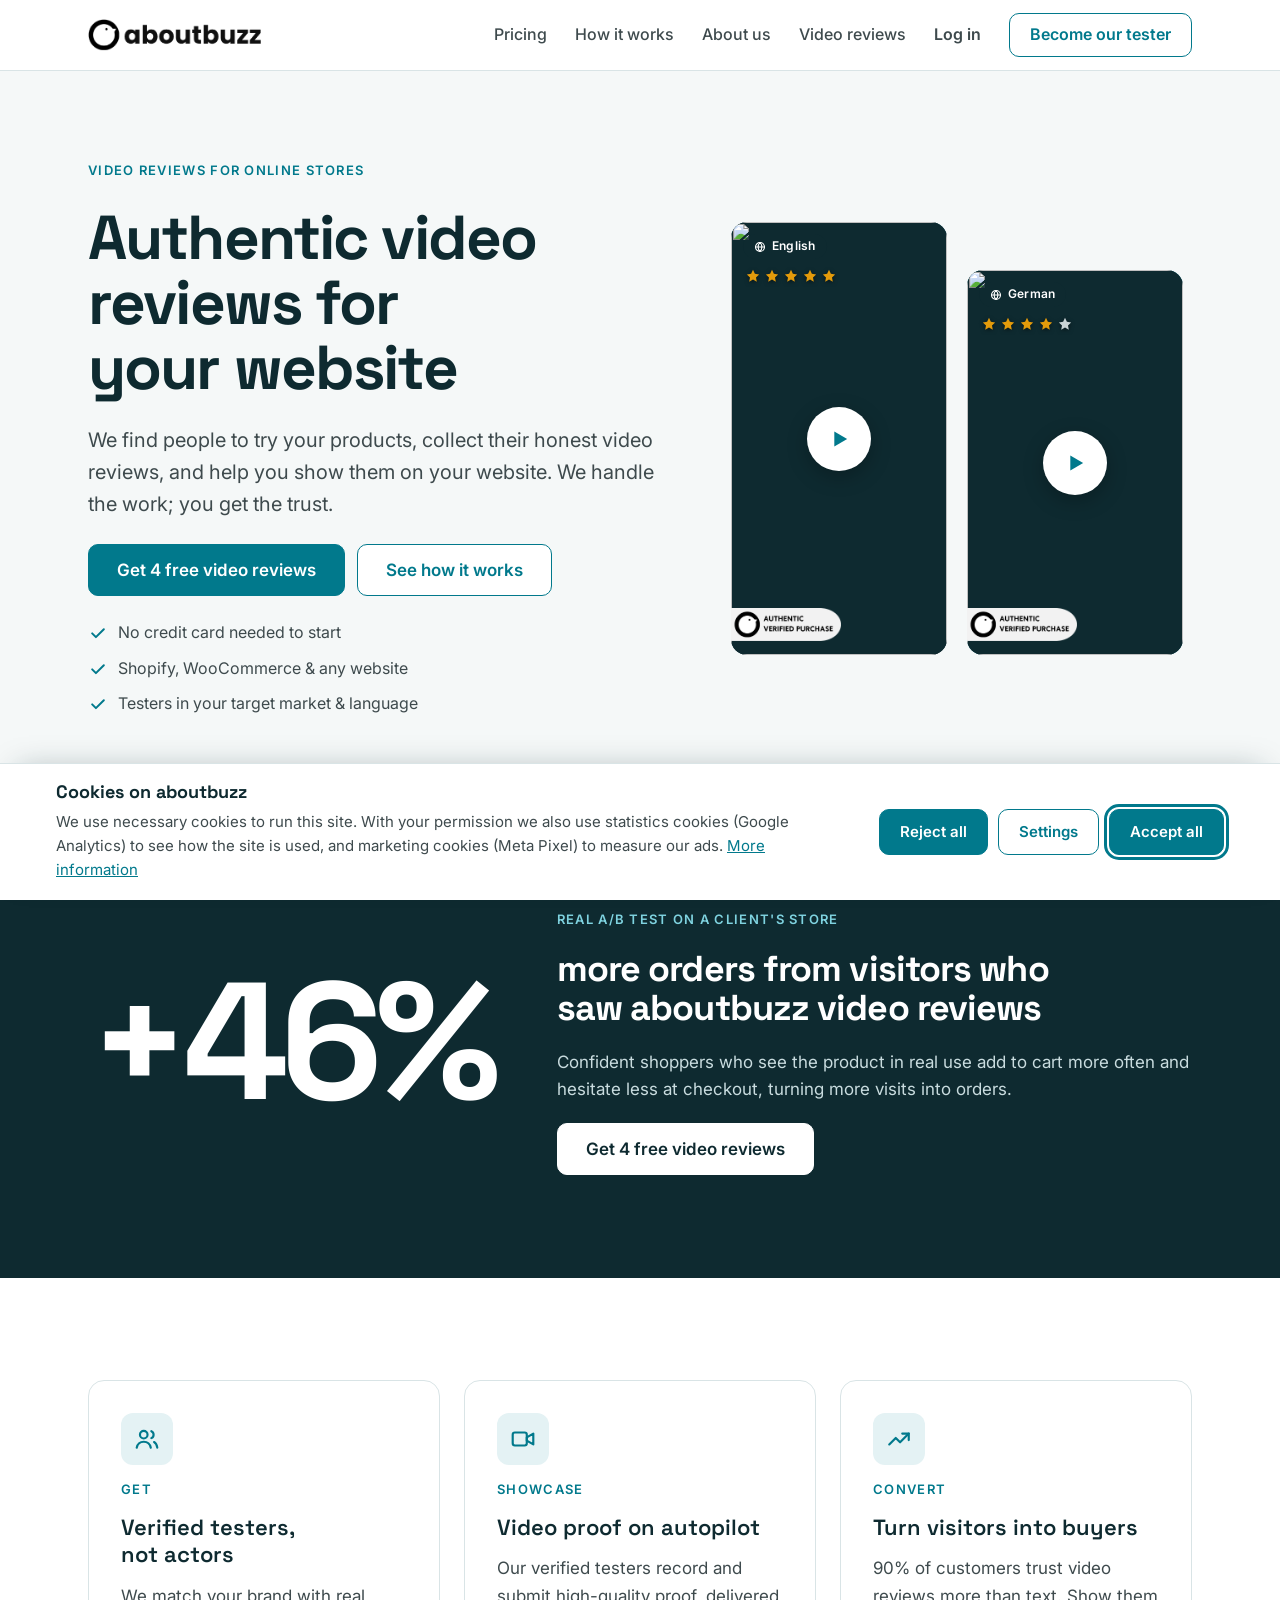
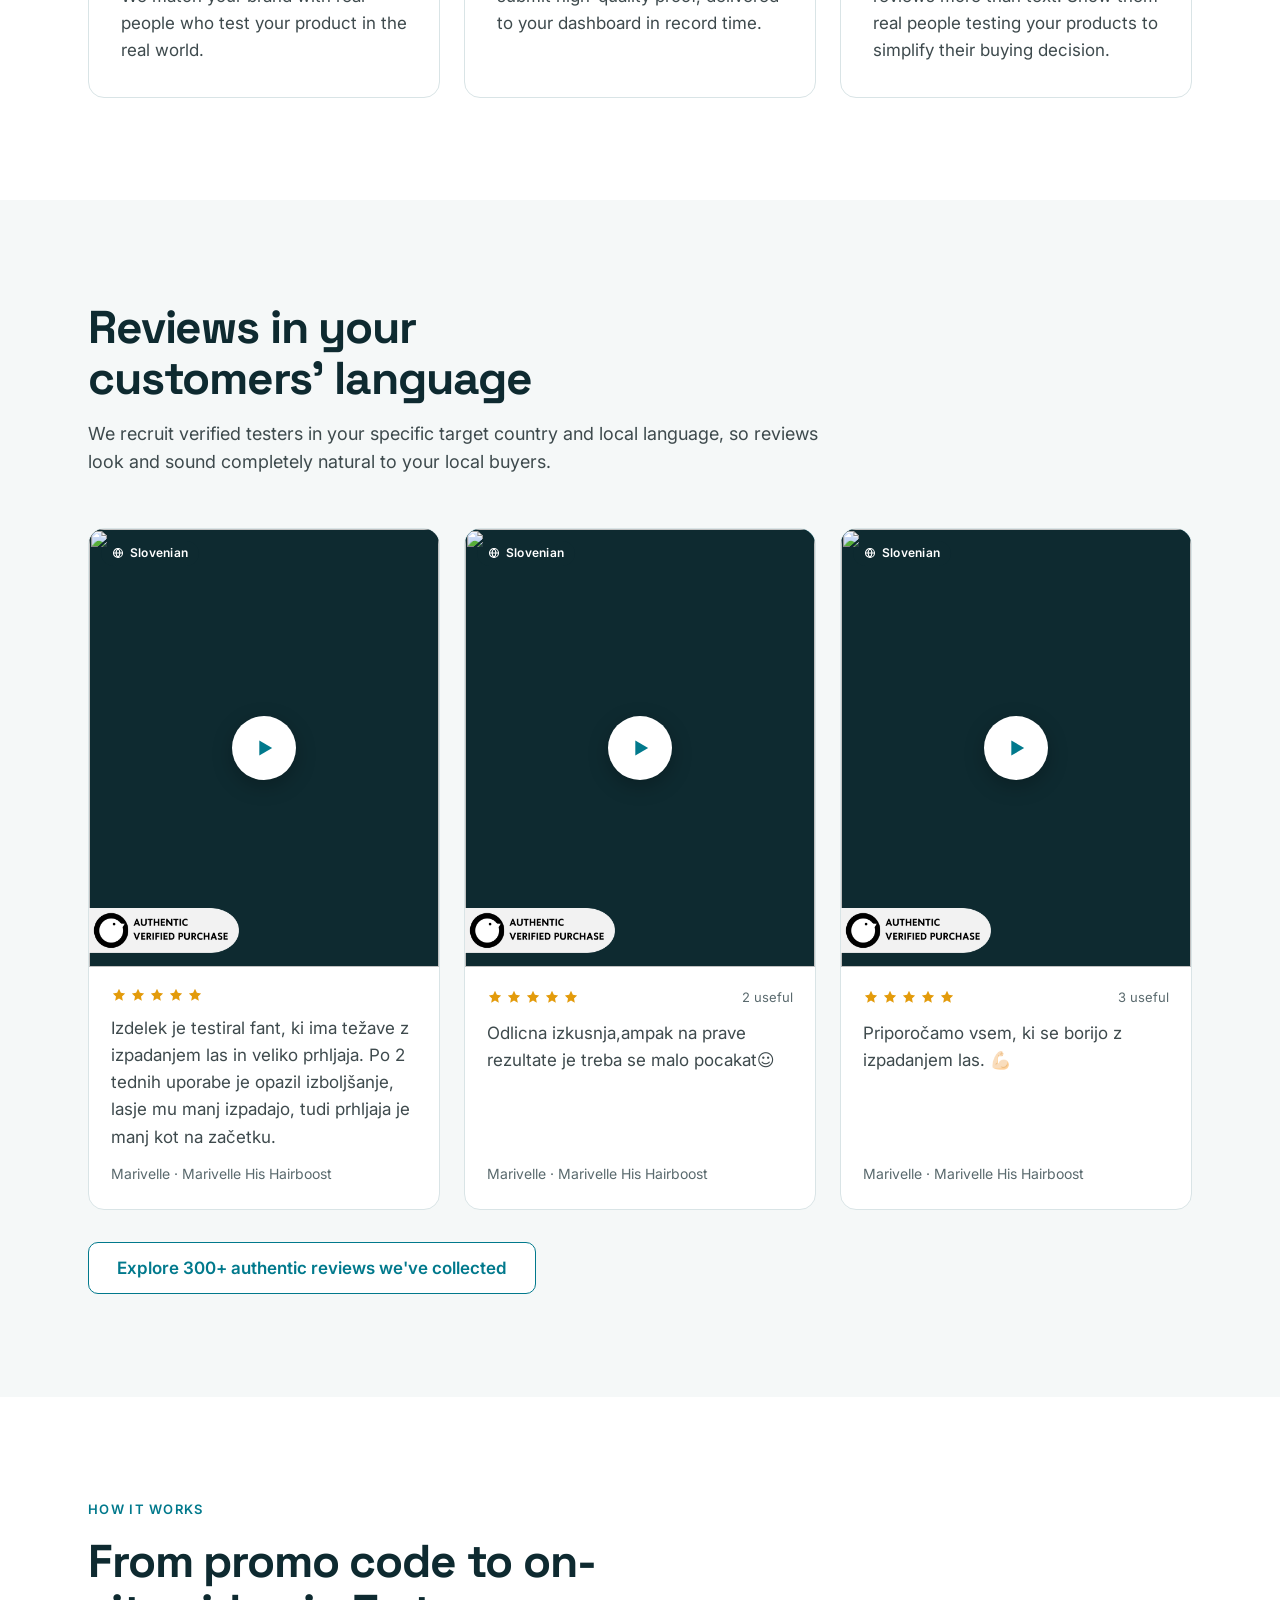
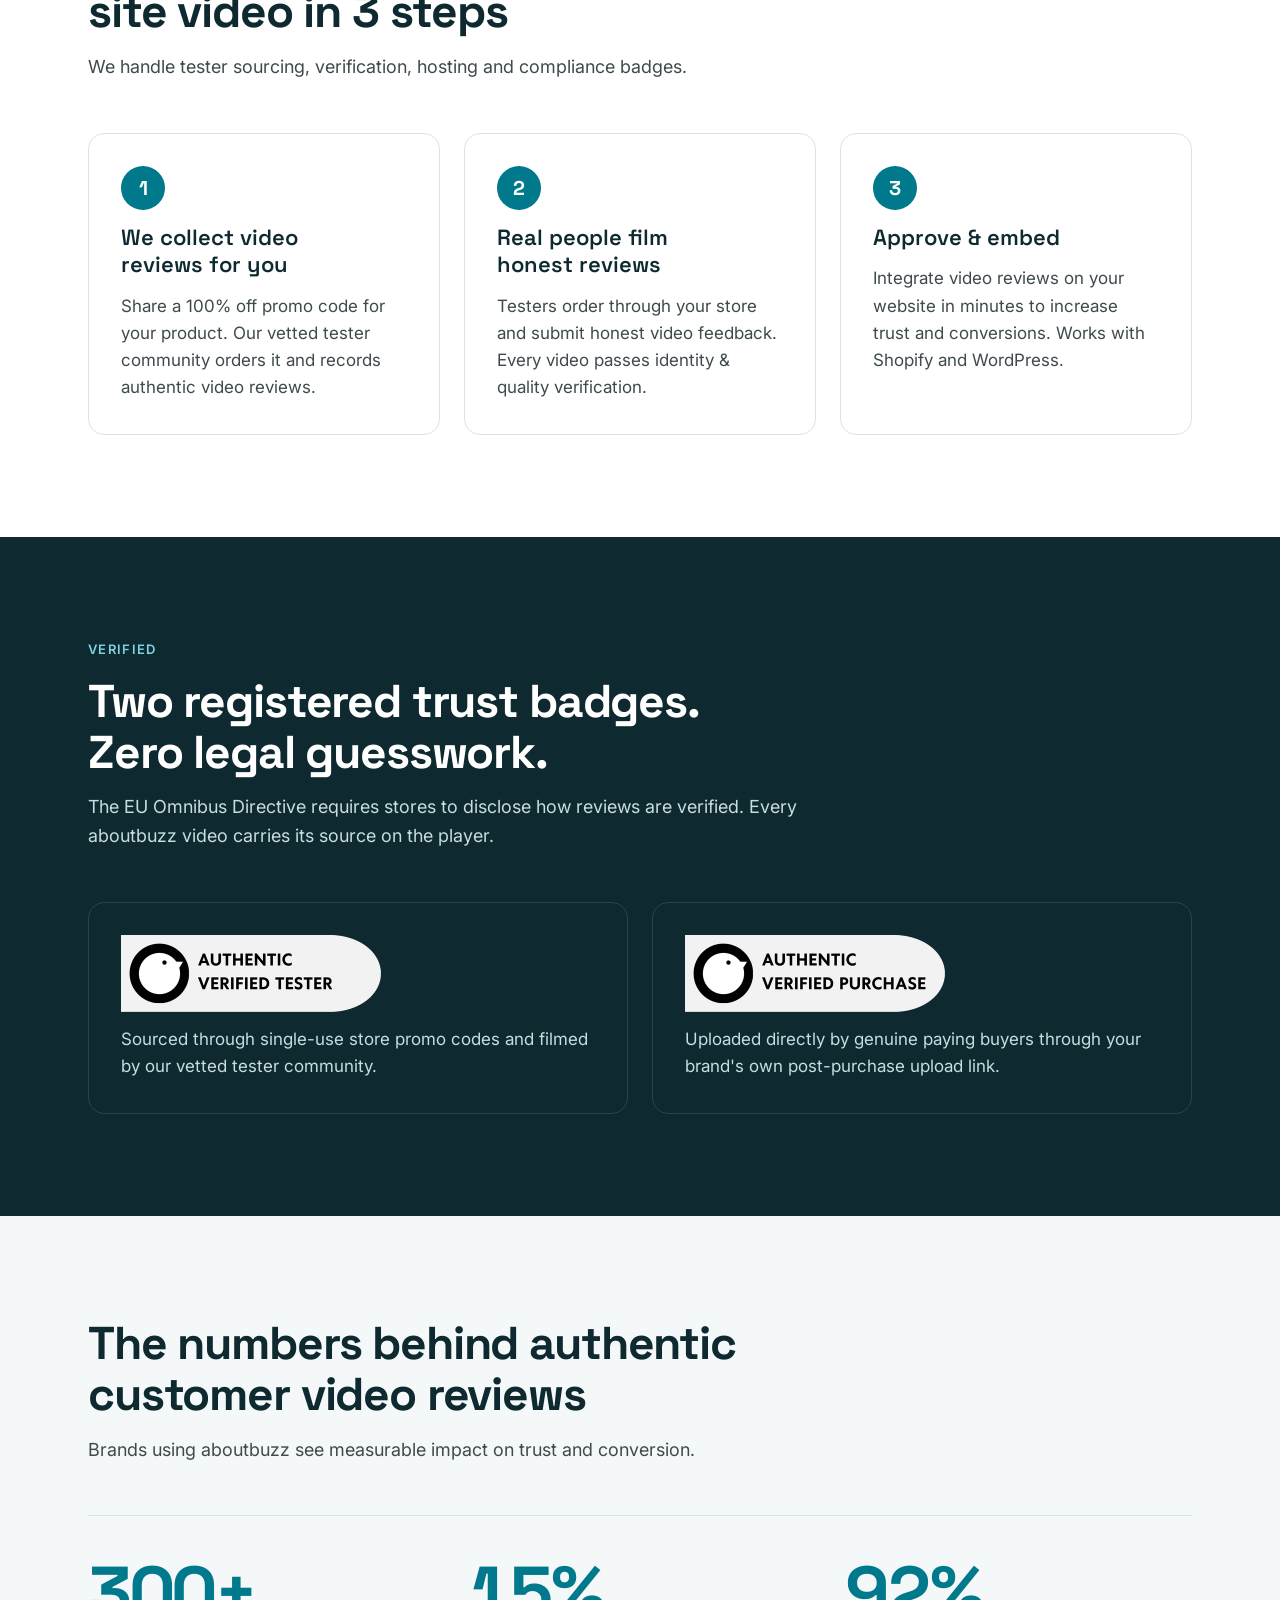
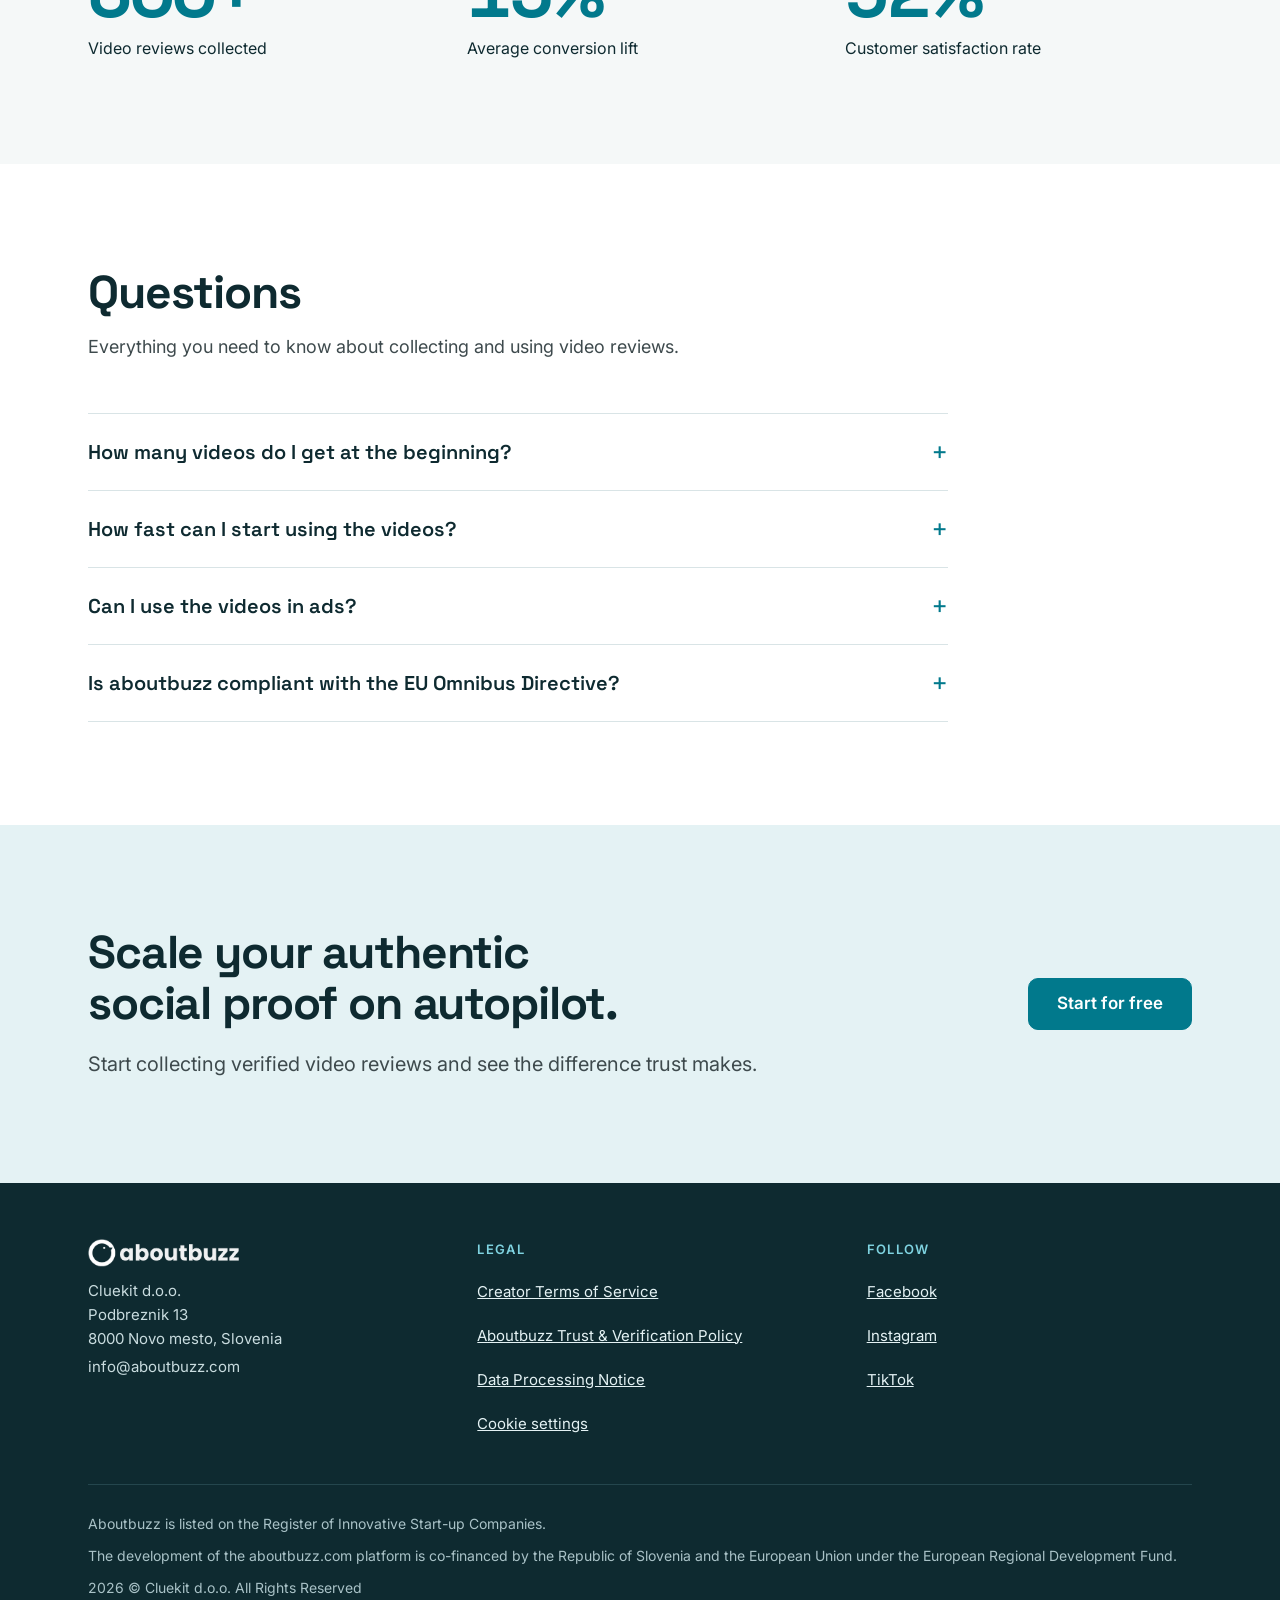
==== commit f61c7dea: "Add cookie consent; load GA4 and Meta Pixel only after consent - consent.js: banner (Accept all / Re" ====
--- a/index.html
+++ b/index.html
@@ -14,7 +14,7 @@
 <link rel="preconnect" href="https://fonts.googleapis.com">
 <link rel="preconnect" href="https://fonts.gstatic.com" crossorigin>
 <link rel="stylesheet" href="https://fonts.googleapis.com/css2?family=Inter:wght@400;500;600&family=Space+Grotesk:wght@500;600;700&display=swap">
-<link rel="stylesheet" href="assets/css/style.css?v=202611271345">
+<link rel="stylesheet" href="assets/css/style.css?v=202611271350">
 </head>
 <body>
 <a class="skip" href="#main">Skip to content</a>
@@ -149,6 +149,7 @@
 <a href="https://aboutbuzz.com/wp-content/uploads/2026/04/Creator-Terms-of-Service.pdf">Creator Terms of Service</a>
 <a href="https://aboutbuzz.com/wp-content/uploads/2026/04/Aboutbuzz-Trust-Verification-Policy.pdf">Aboutbuzz Trust &amp; Verification Policy</a>
 <a href="https://aboutbuzz.com/wp-content/uploads/2026/04/Data-Processing-Notice.pdf">Data Processing Notice</a>
+<button type="button" class="linklike" data-cookie-settings>Cookie settings</button>
 </div>
 <div class="foot-col">
 <div class="foot-label">Follow</div>
@@ -166,7 +167,8 @@
 </div>
 </div>
 </footer>
-<script src="assets/js/config.js?v=202611271345"></script>
-<script src="assets/js/site.js?v=202611271345"></script>
+<script src="assets/js/config.js?v=202611271350"></script>
+<script src="assets/js/site.js?v=202611271350"></script>
+<script src="assets/js/consent.js?v=202611271350"></script>
 </body>
 </html>
--- a/assets/css/style.css
+++ b/assets/css/style.css
@@ -222,3 +222,16 @@
 .player .lang-chip::before{content:"";width:12px;height:12px;background:url("data:image/svg+xml,%3Csvg xmlns='http://www.w3.org/2000/svg' viewBox='0 0 24 24' fill='none' stroke='white' stroke-width='2.2'%3E%3Ccircle cx='12' cy='12' r='9'/%3E%3Cpath d='M3 12h18M12 3c2.5 2.7 3.8 5.7 3.8 9s-1.3 6.3-3.8 9c-2.5-2.7-3.8-5.7-3.8-9S9.5 5.7 12 3z'/%3E%3C/svg%3E") center/contain no-repeat}
 .player .lang-chip{left:12px;right:auto}
 .player:has(.lang-chip) .stars{top:46px}
+.load-more{display:flex;justify-content:center;margin-top:36px}
+/* obvestilo o piškotkih */
+.consent{position:fixed;left:0;right:0;bottom:0;z-index:50;background:var(--white);border-top:1px solid var(--line);box-shadow:0 -10px 30px -18px rgba(14,42,48,.35);padding-bottom:env(safe-area-inset-bottom,0px)}
+.consent-inner{max-width:1200px;margin:0 auto;padding:18px max(16px,env(safe-area-inset-right,0px)) 18px max(16px,env(safe-area-inset-left,0px));display:flex;flex-wrap:wrap;align-items:center;gap:16px 32px}
+.consent-text{flex:1 1 420px;min-width:0;display:flex;flex-direction:column;gap:8px;font-size:15px}
+.consent-text h2{font-size:18px;letter-spacing:0}
+.consent-options{display:flex;flex-wrap:wrap;gap:8px 24px;margin-top:4px}
+.consent-options label{display:inline-flex;align-items:center;gap:8px;min-height:44px;font-weight:600;color:var(--ink)}
+.consent-options input{width:20px;height:20px;accent-color:var(--teal)}
+.consent-options span{font-weight:400;color:var(--muted);font-size:14px}
+.consent-actions{display:flex;flex-wrap:wrap;gap:10px}
+.consent-actions .btn{min-height:46px;padding-inline:20px;font-size:15px}
+.foot-col button.linklike{background:none;border:0;padding:0;font:inherit;color:var(--foot-link);text-decoration:underline;cursor:pointer;min-height:40px;text-align:left}
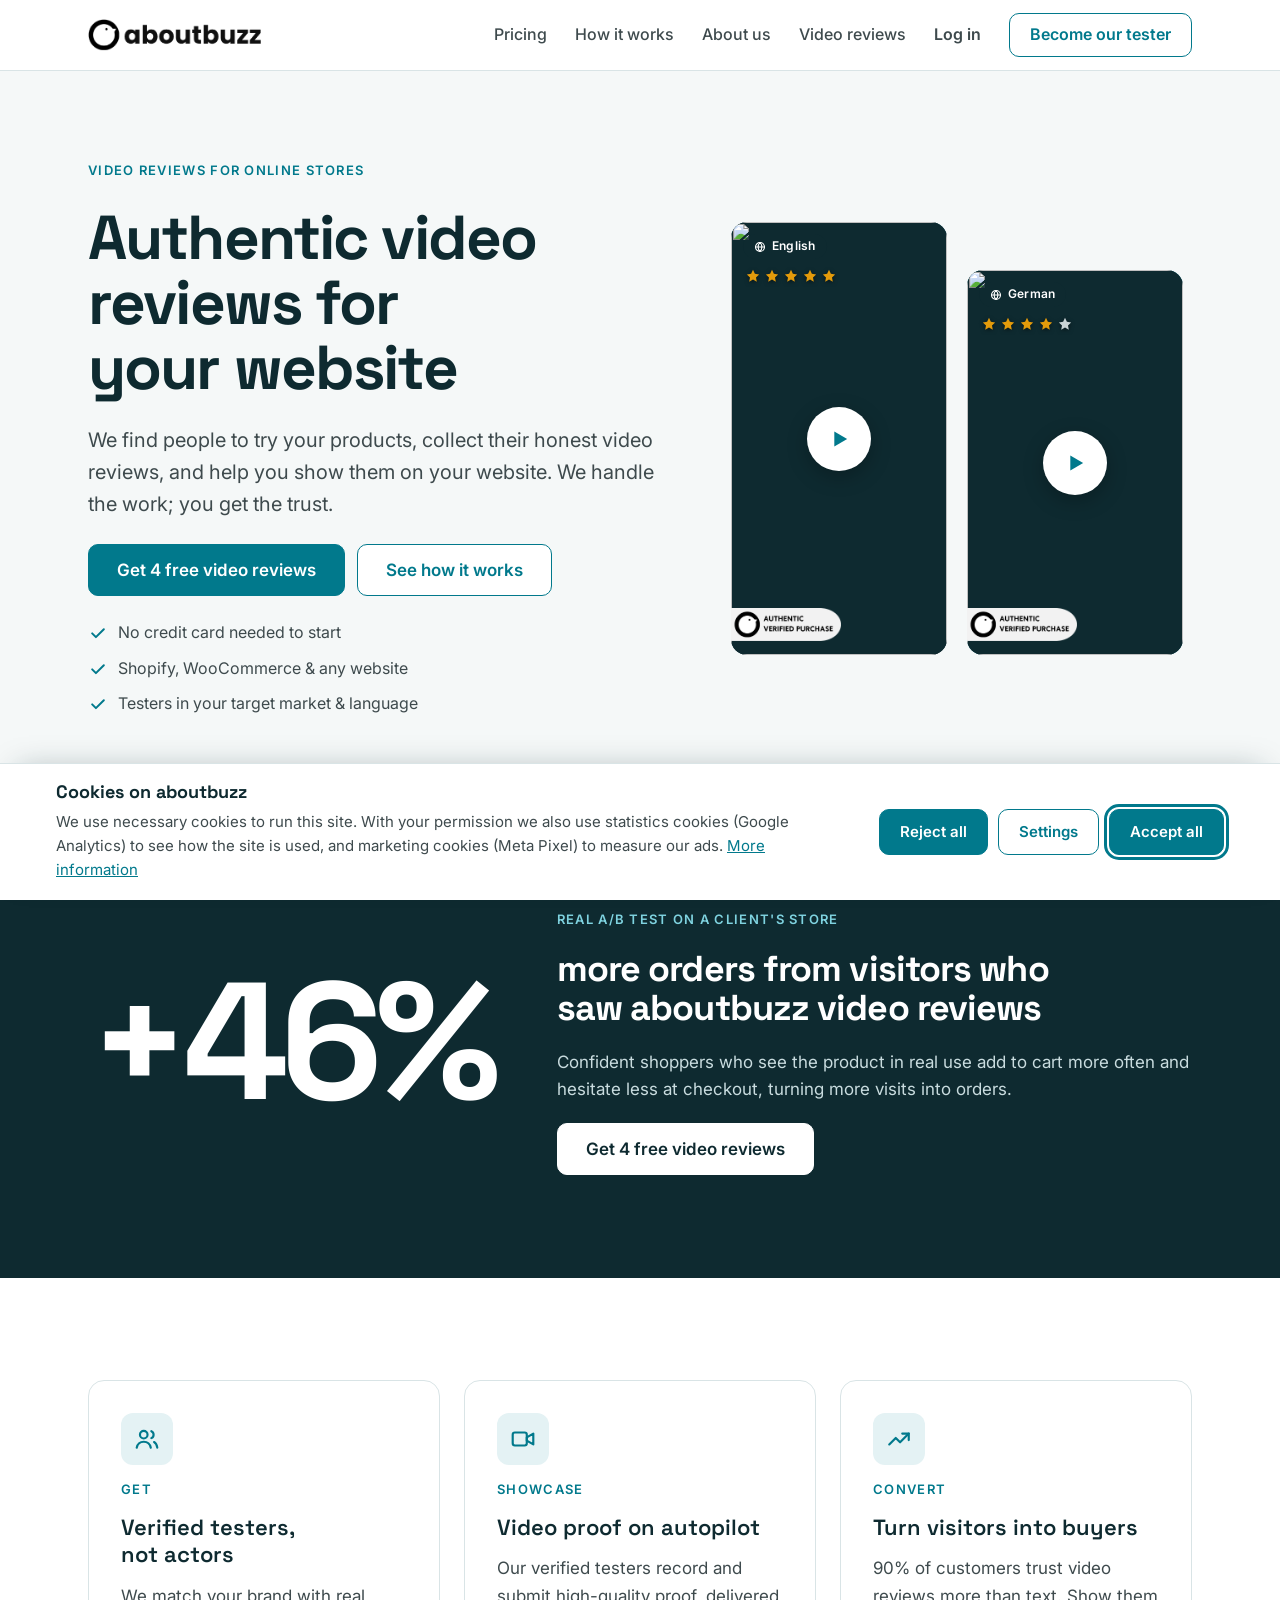
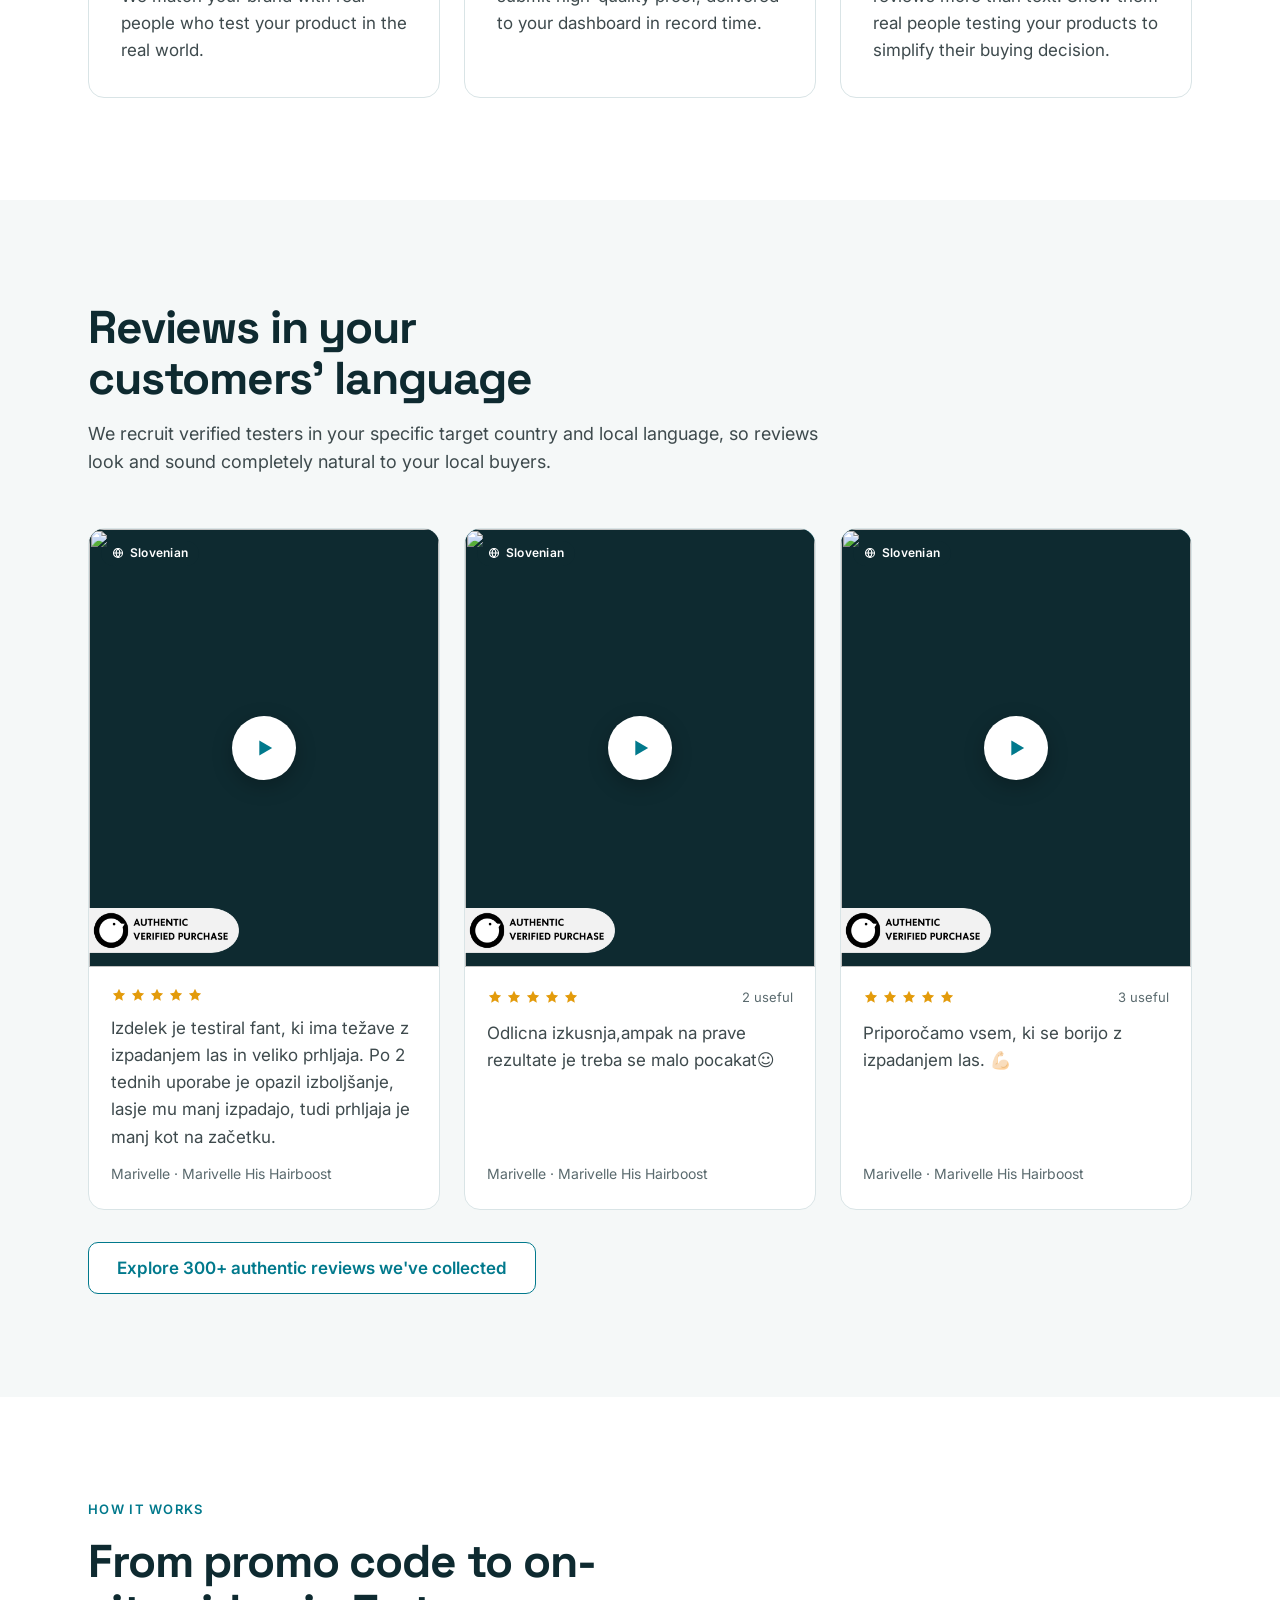
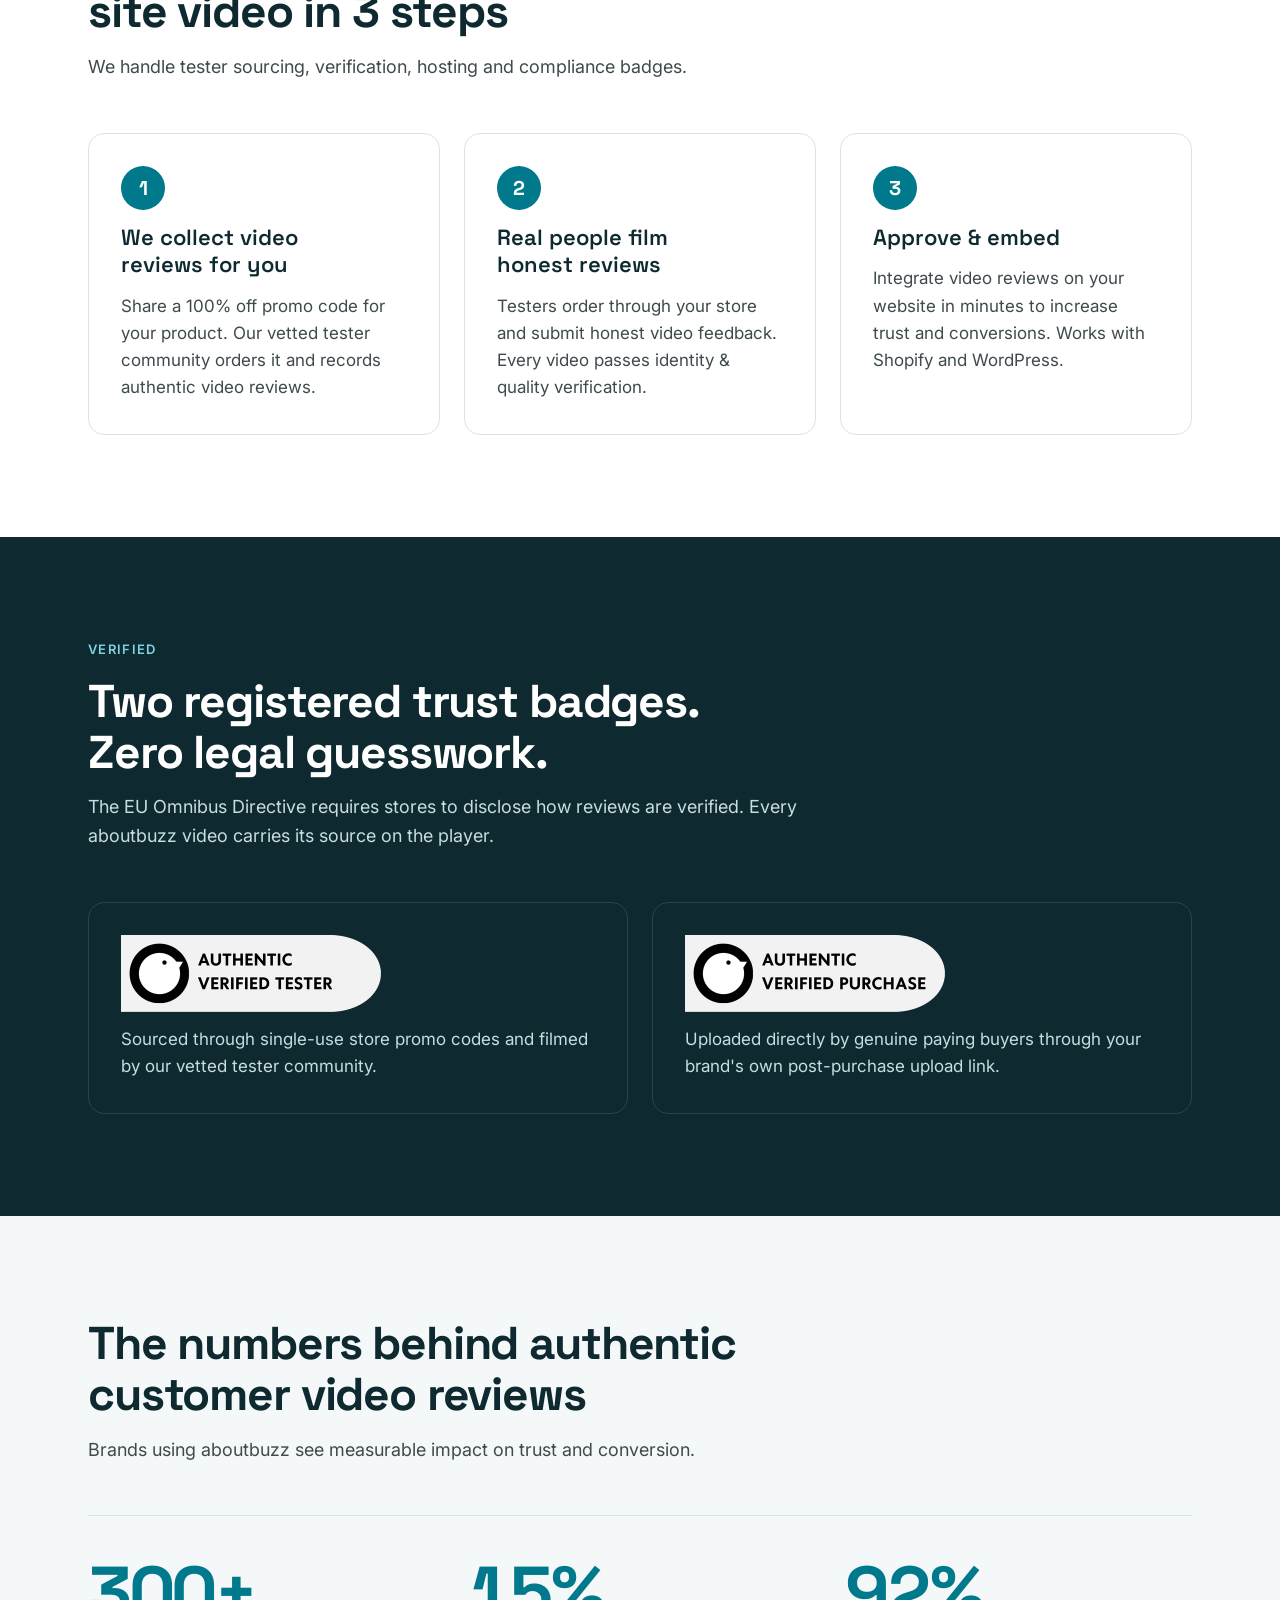
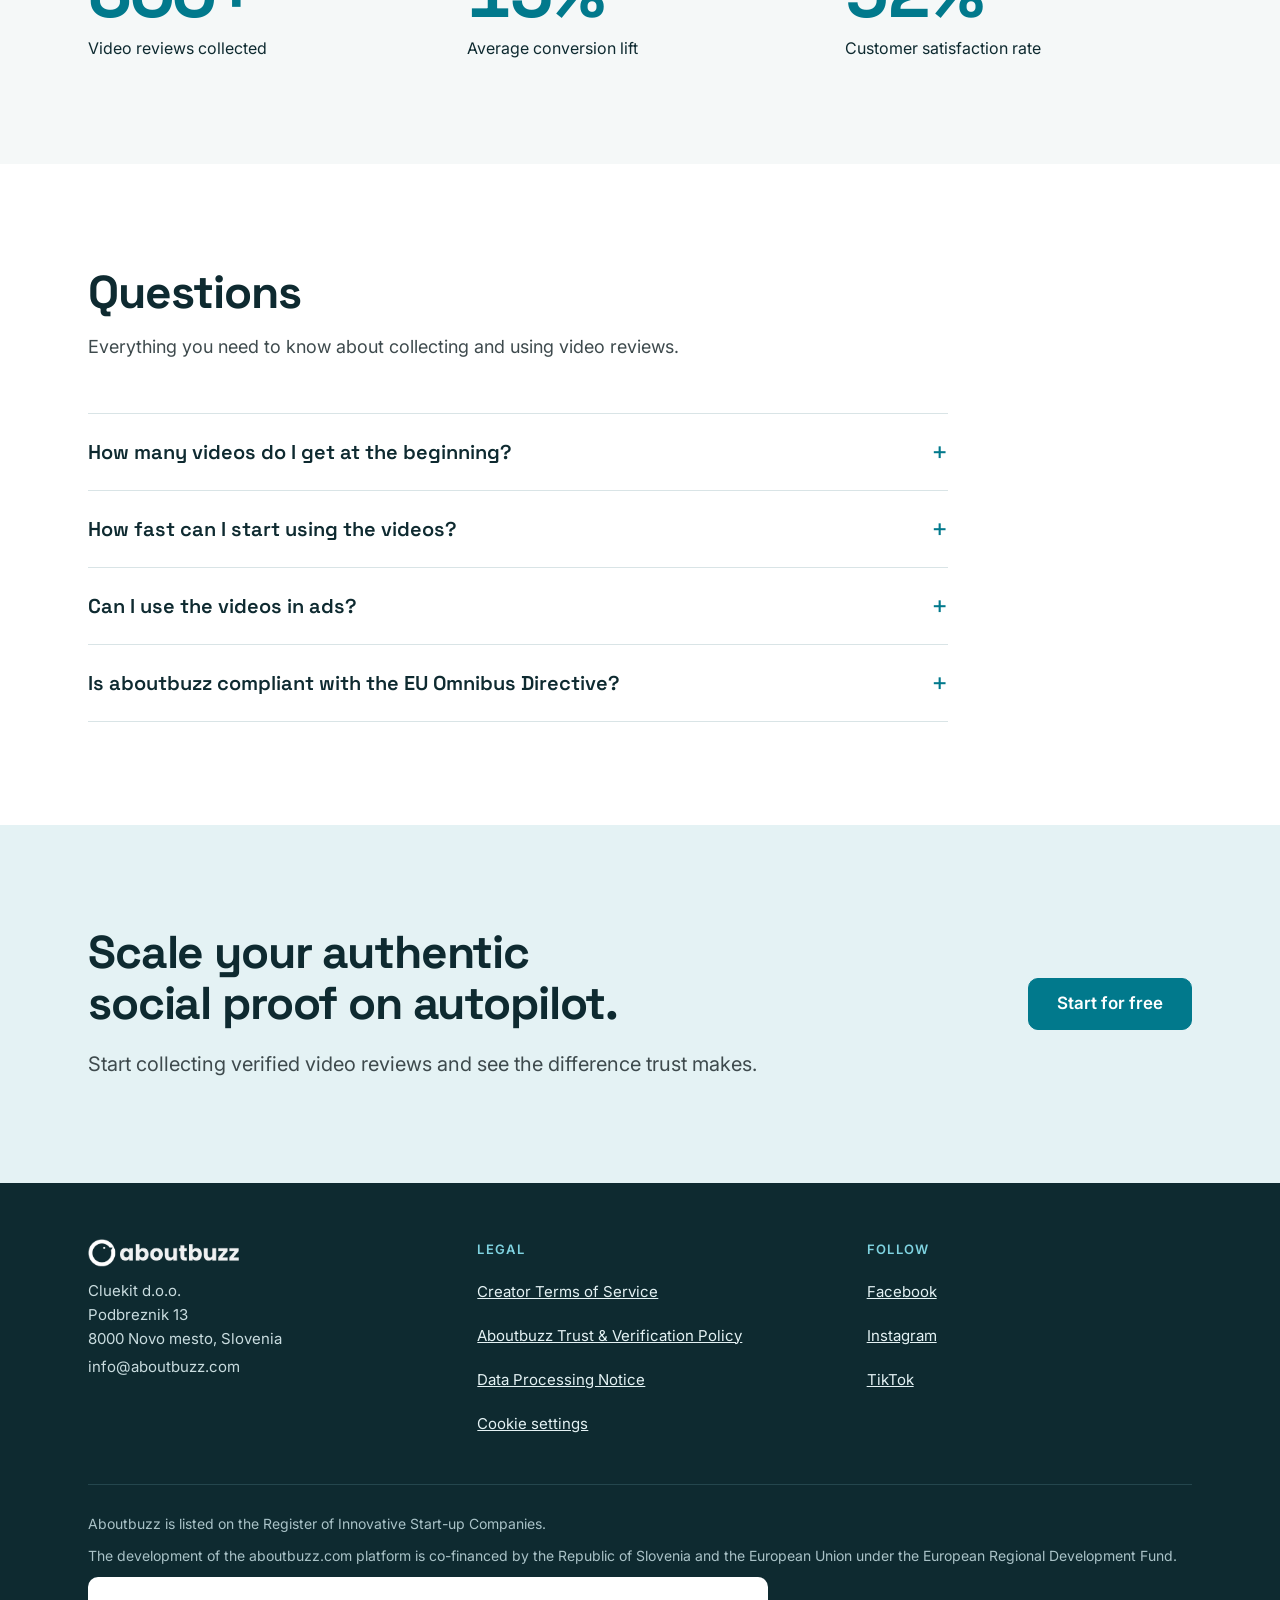
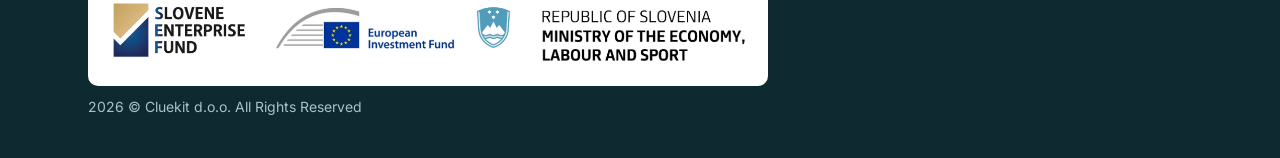
==== commit bb777a68: "Add co-financing logos (SPS, EIF, Ministry) to footer Co-Authored-By: Claude Opus 5.5 <noreply@anthr" ====
--- a/index.html
+++ b/index.html
@@ -14,7 +14,7 @@
 <link rel="preconnect" href="https://fonts.googleapis.com">
 <link rel="preconnect" href="https://fonts.gstatic.com" crossorigin>
 <link rel="stylesheet" href="https://fonts.googleapis.com/css2?family=Inter:wght@400;500;600&family=Space+Grotesk:wght@500;600;700&display=swap">
-<link rel="stylesheet" href="assets/css/style.css?v=202611271350">
+<link rel="stylesheet" href="assets/css/style.css?v=202611271351">
 </head>
 <body>
 <a class="skip" href="#main">Skip to content</a>
@@ -161,14 +161,13 @@
 <div class="foot-legal">
 <div>Aboutbuzz is listed on the Register of Innovative Start-up Companies.</div>
 <div>The development of the aboutbuzz.com platform is co-financed by the Republic of Slovenia and the European Union under the European Regional Development Fund.</div>
-<!-- Logotipi financerjev: shrani jih v assets/img/ in odkomentiraj
-<div class="funders"><img src="assets/img/mgrt.png" alt="Ministry of the Economy, Tourism and Sport"><img src="assets/img/sps.png" alt="Slovene Enterprise Fund"><img src="assets/img/eu-erdf.png" alt="European Regional Development Fund"></div> -->
+<div class="funders"><img src="assets/img/funders.png" alt="Slovene Enterprise Fund, European Investment Fund, Republic of Slovenia – Ministry of the Economy, Labour and Sport" width="1281" height="160" loading="lazy"></div>
 <div>2026 © Cluekit d.o.o. All Rights Reserved</div>
 </div>
 </div>
 </footer>
-<script src="assets/js/config.js?v=202611271350"></script>
-<script src="assets/js/site.js?v=202611271350"></script>
-<script src="assets/js/consent.js?v=202611271350"></script>
+<script src="assets/js/config.js?v=202611271351"></script>
+<script src="assets/js/site.js?v=202611271351"></script>
+<script src="assets/js/consent.js?v=202611271351"></script>
 </body>
 </html>
--- a/assets/css/style.css
+++ b/assets/css/style.css
@@ -235,3 +235,6 @@
 .consent-actions{display:flex;flex-wrap:wrap;gap:10px}
 .consent-actions .btn{min-height:46px;padding-inline:20px;font-size:15px}
 .foot-col button.linklike{background:none;border:0;padding:0;font:inherit;color:var(--foot-link);text-decoration:underline;cursor:pointer;min-height:40px;text-align:left}
+/* logotipi sofinancerjev v nogi */
+.funders{display:block;background:#fff;border-radius:10px;padding:14px 18px;max-width:680px}
+.funders img{display:block;width:100%;height:auto;background:none;padding:0;border-radius:0}
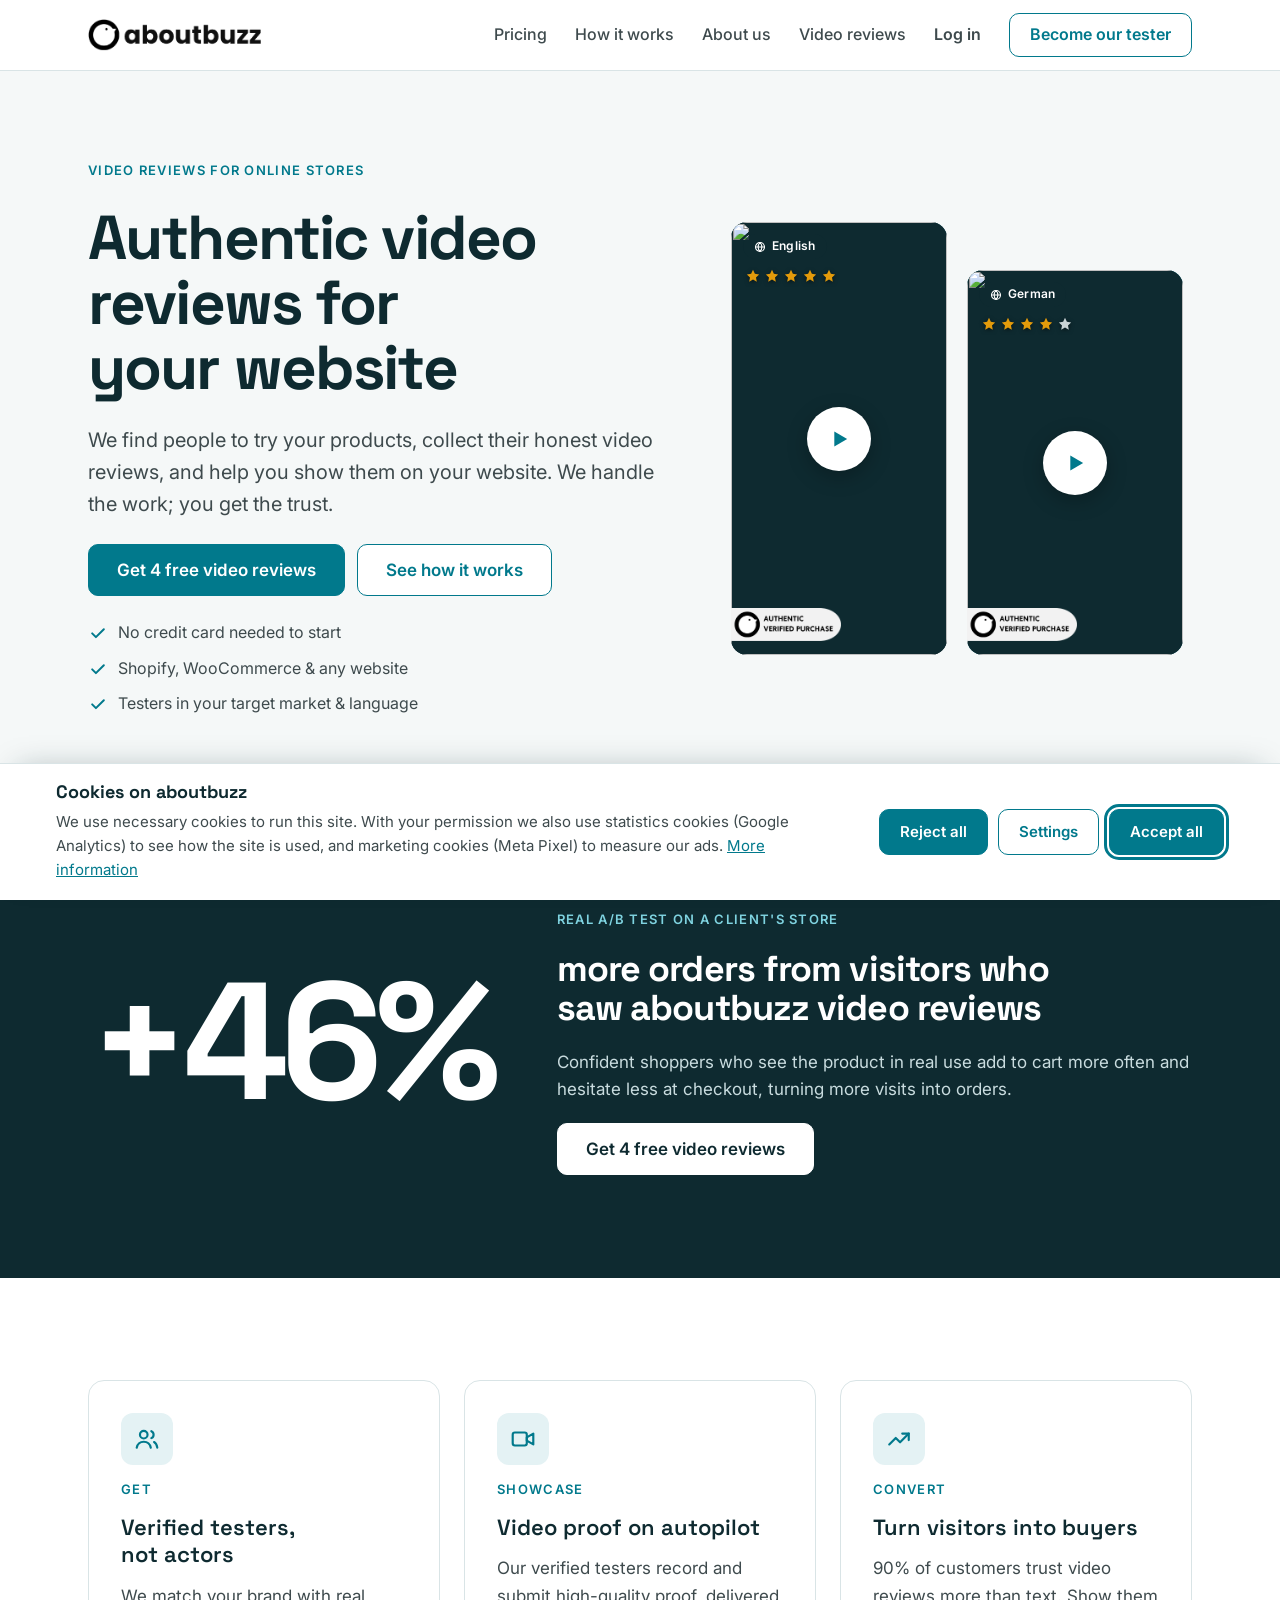
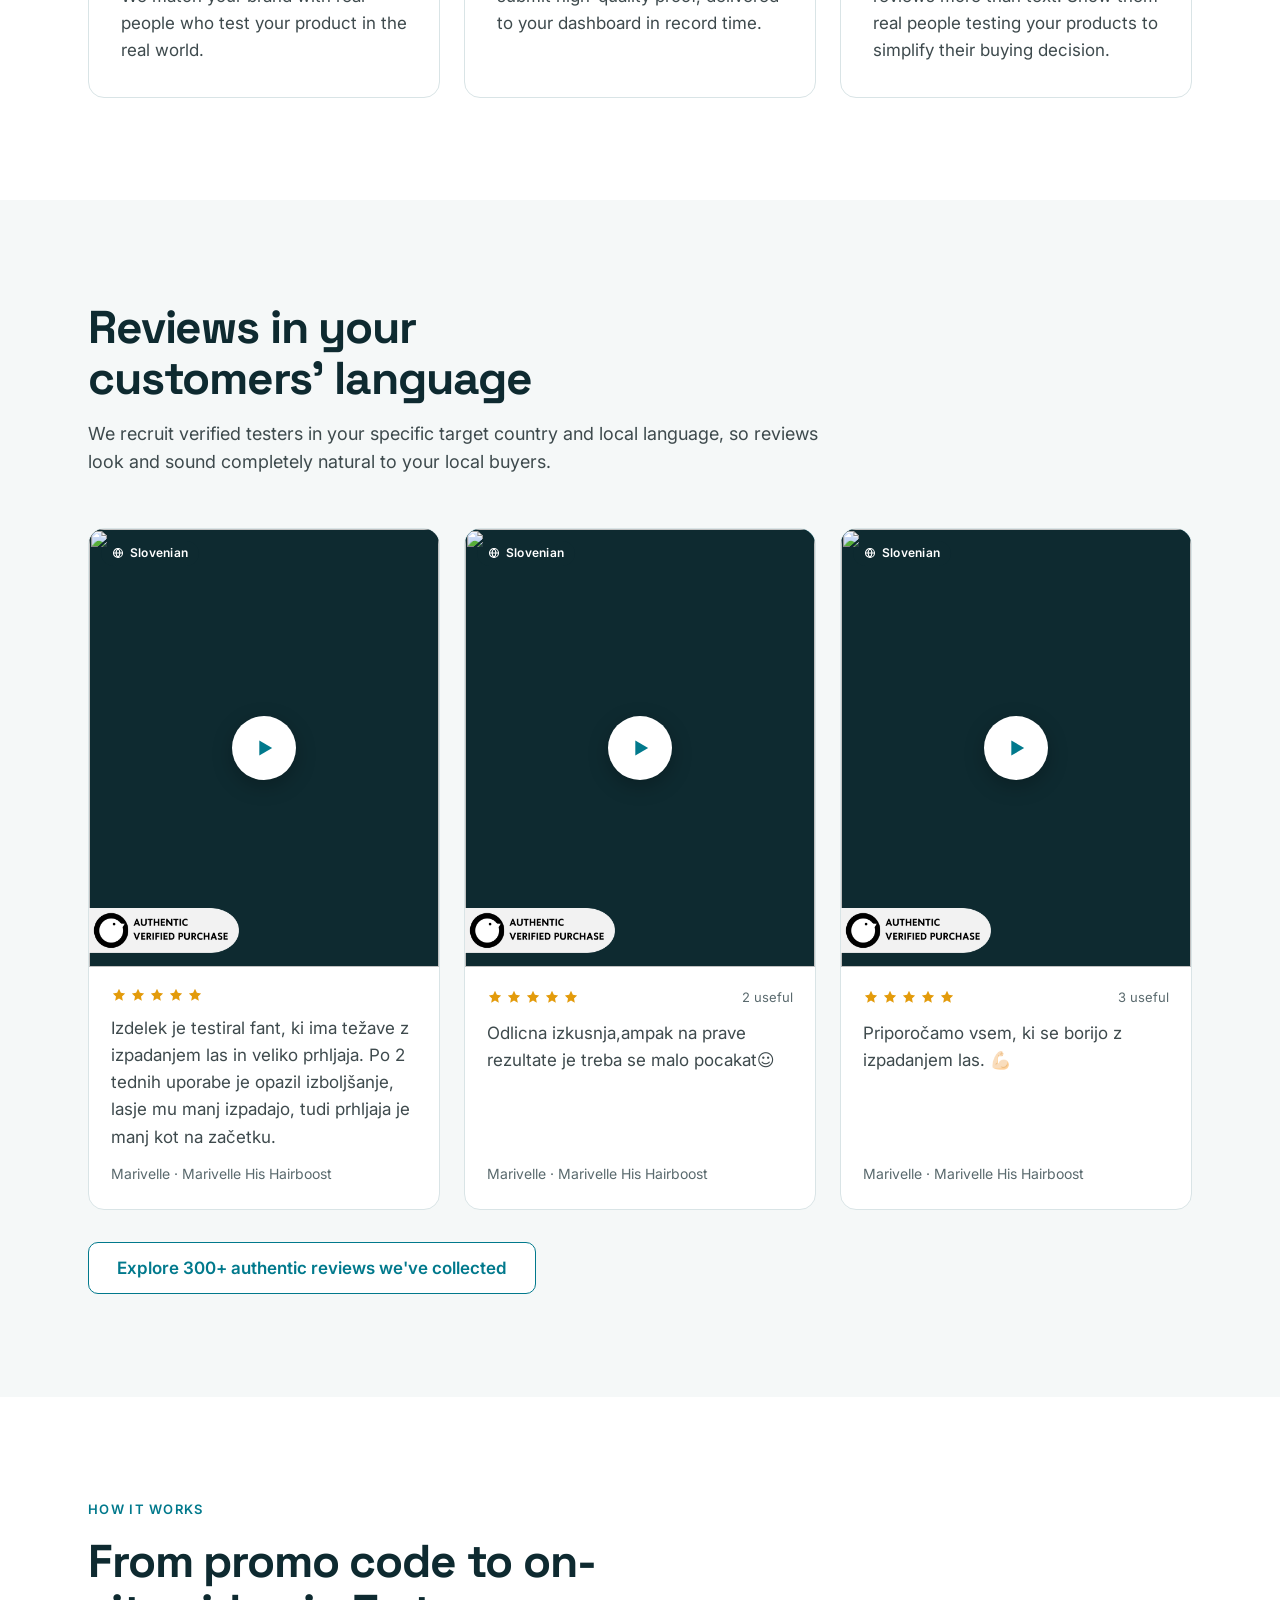
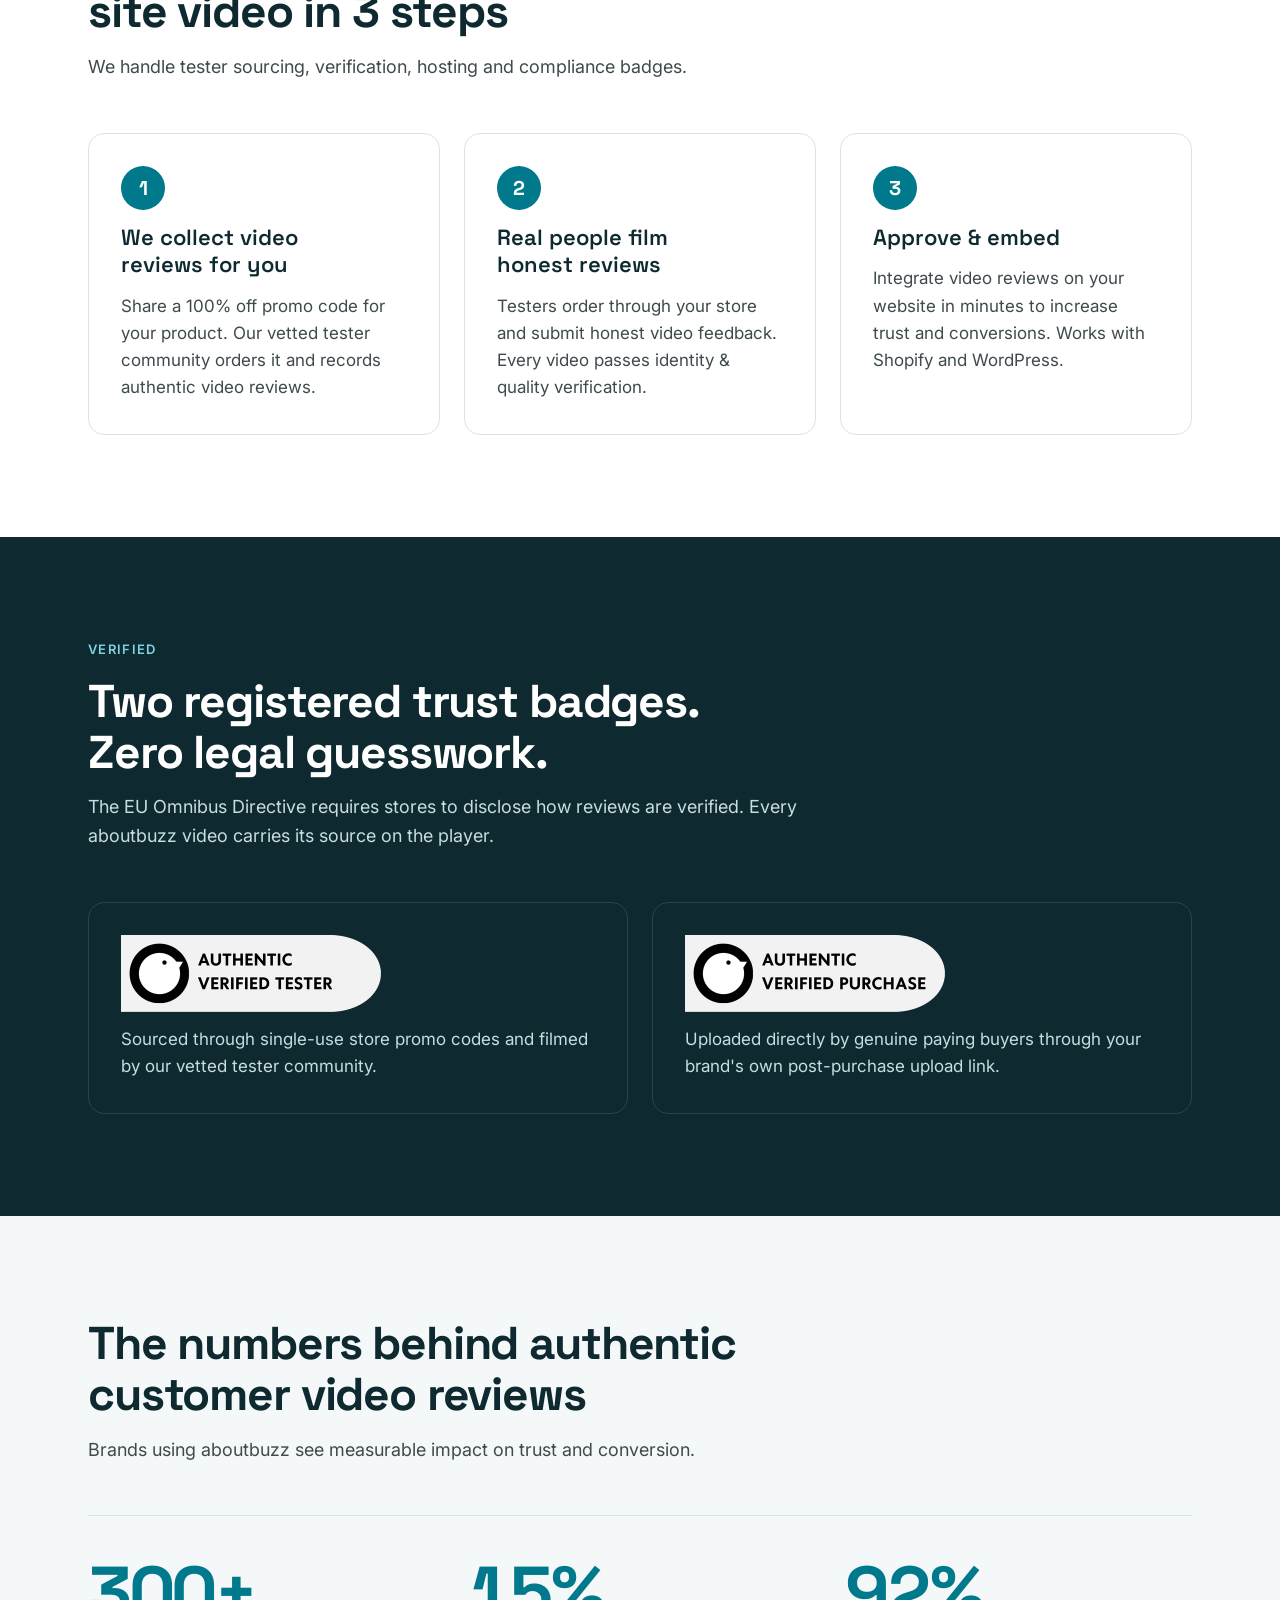
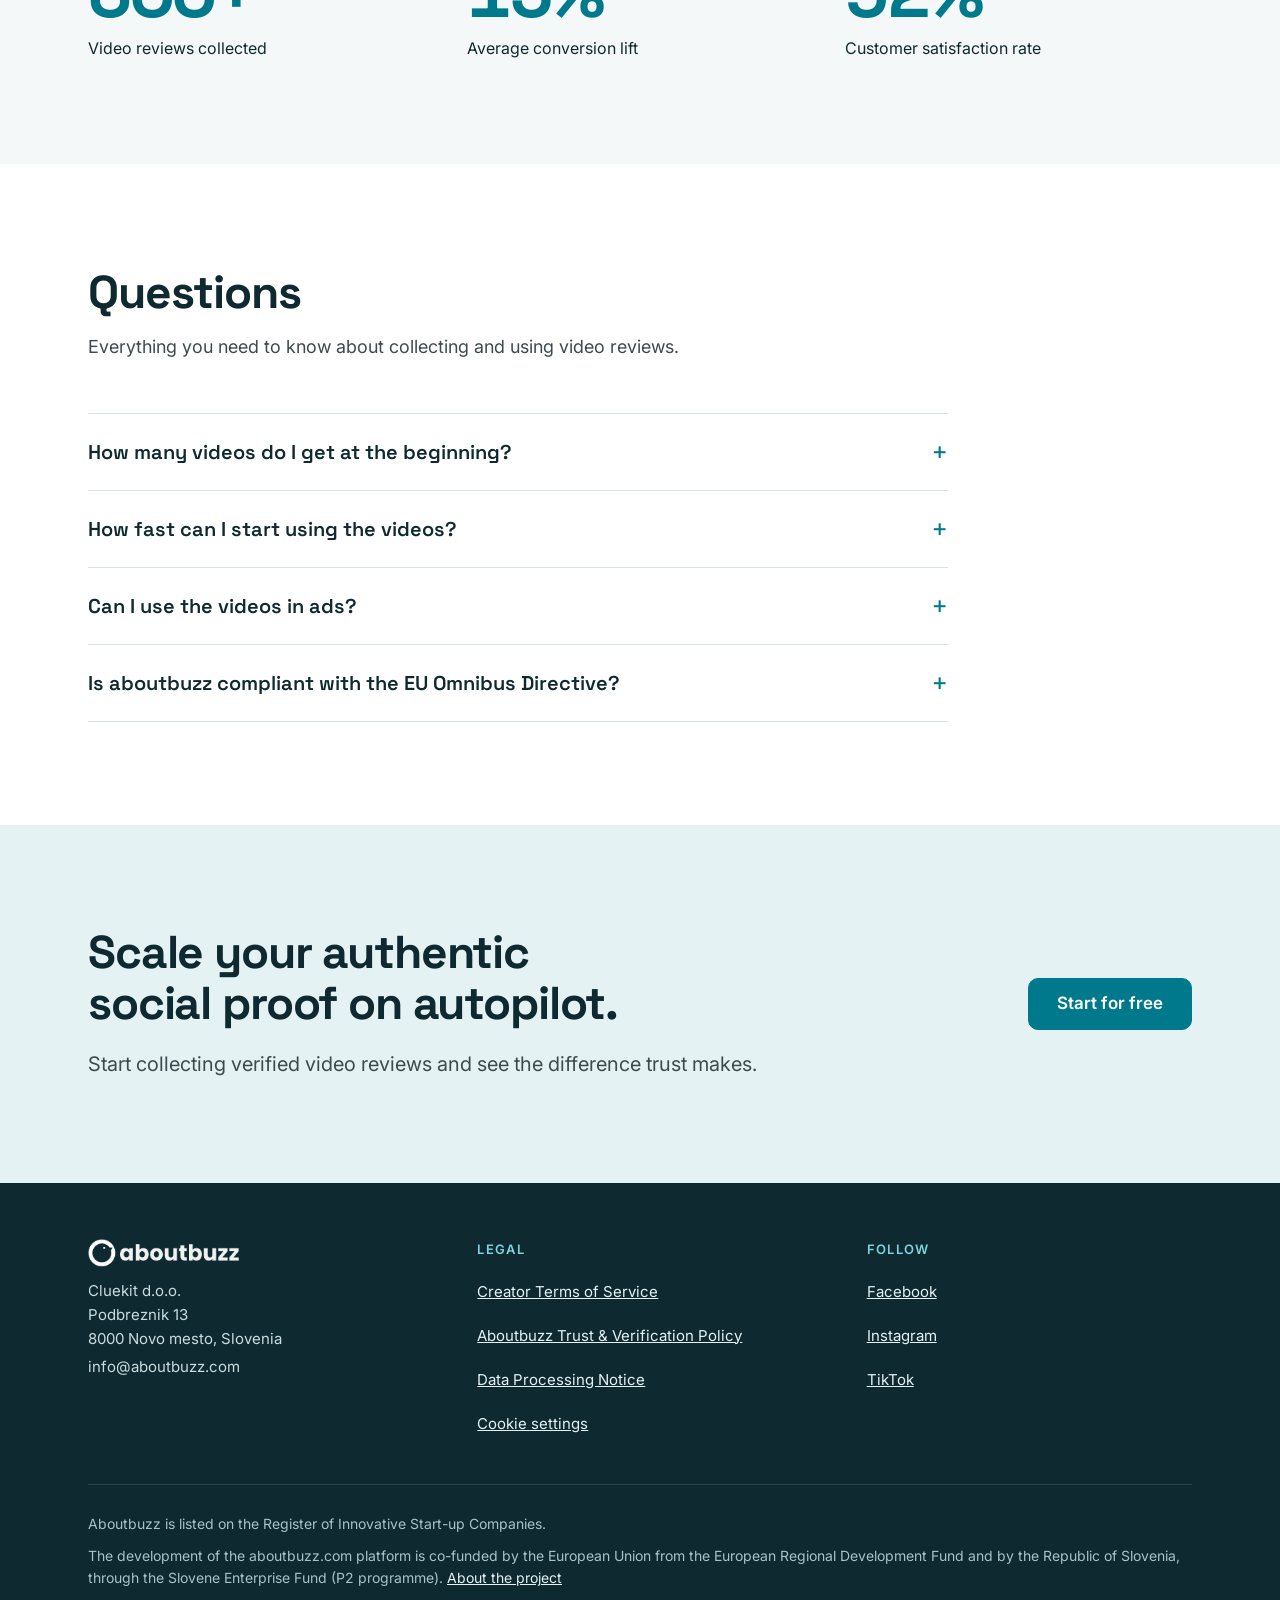
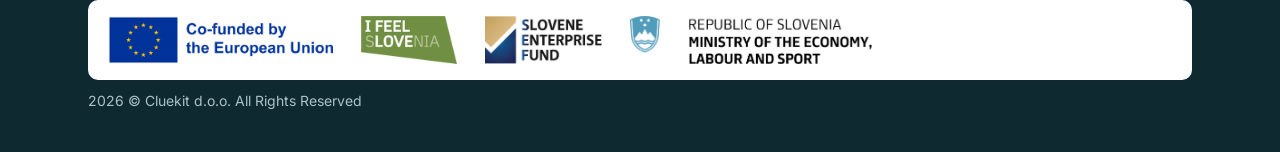
==== commit 05ef2b5d: "EU visibility for P2 (ERDF 2021-2027): official emblem, I feel Slovenia, project page - footer: 'Co-" ====
--- a/index.html
+++ b/index.html
@@ -9,24 +9,30 @@
 <meta property="og:title" content="aboutbuzz — Authentic video reviews">
 <meta property="og:description" content="Verified video reviews from real testers and buyers, with EU trust badges, for Shopify, WooCommerce and any website.">
 <meta property="og:type" content="website">
-<link rel="icon" type="image/png" href="assets/img/favicon.png">
-<link rel="apple-touch-icon" href="assets/img/apple-touch-icon.png">
+<meta property="og:url" content="https://aboutbuzz.com/">
+<meta property="og:image" content="https://aboutbuzz.com/assets/img/og-image.png">
+<meta property="og:image:width" content="1200">
+<meta property="og:image:height" content="630">
+<meta name="twitter:card" content="summary_large_image">
+<link rel="canonical" href="https://aboutbuzz.com/">
+<link rel="icon" type="image/png" href="/assets/img/favicon.png">
+<link rel="apple-touch-icon" href="/assets/img/apple-touch-icon.png">
 <link rel="preconnect" href="https://fonts.googleapis.com">
 <link rel="preconnect" href="https://fonts.gstatic.com" crossorigin>
 <link rel="stylesheet" href="https://fonts.googleapis.com/css2?family=Inter:wght@400;500;600&family=Space+Grotesk:wght@500;600;700&display=swap">
-<link rel="stylesheet" href="assets/css/style.css?v=202611271351">
+<link rel="stylesheet" href="/assets/css/style.css?v=202611271413">
 </head>
 <body>
 <a class="skip" href="#main">Skip to content</a>
 <header class="site-header">
 <div class="wrap">
-<a class="logo" href="index.html"><img src="assets/img/logo.png" alt="aboutbuzz" width="173" height="32"></a>
+<a class="logo" href="/"><img src="/assets/img/logo.png" alt="aboutbuzz" width="173" height="32"></a>
 <button class="nav-toggle" type="button" aria-expanded="false" aria-controls="site-nav" aria-label="Open menu"><svg width="22" height="22" viewBox="0 0 24 24" fill="none" stroke="currentColor" stroke-width="2.2" stroke-linecap="round" aria-hidden="true"><path d="M4 7h16M4 12h16M4 17h16"/></svg></button>
 <nav class="nav" id="site-nav" aria-label="Main">
-<a href="pricing.html">Pricing</a>
-<a href="how-it-works.html">How it works</a>
-<a href="about.html">About us</a>
-<a href="video-reviews.html">Video reviews</a>
+<a href="/pricing/">Pricing</a>
+<a href="/howitworks/">How it works</a>
+<a href="/about/">About us</a>
+<a href="/video-reviews/">Video reviews</a>
 <a class="nav-login" href="https://upload.aboutbuzz.com" data-link="login">Log in</a>
 <a class="nav-cta" href="https://upload.aboutbuzz.com" data-link="becomeTester">Become our tester</a>
 </nav>
@@ -39,7 +45,7 @@
 <div class="eyebrow">Video reviews for online stores</div>
 <h1>Authentic video reviews for your website</h1>
 <p class="lead">We find people to try your products, collect their honest video reviews, and help you show them on your website. We handle the work; you get the trust.</p>
-<div class="btn-row"><a class="btn btn--primary" href="https://upload.aboutbuzz.com" data-link="freeSignup">Get 4 free video reviews</a><a class="btn btn--ghost" href="how-it-works.html">See how it works</a></div>
+<div class="btn-row"><a class="btn btn--primary" href="https://upload.aboutbuzz.com" data-link="freeSignup">Get 4 free video reviews</a><a class="btn btn--ghost" href="/howitworks/">See how it works</a></div>
 <ul class="checks">
 <li><svg width="20" height="20" viewBox="0 0 24 24" fill="none" stroke="#01798C" stroke-width="2.4" stroke-linecap="round" stroke-linejoin="round" aria-hidden="true"><path d="M5 12.5l4.5 4.5L19 7.5"/></svg>No credit card needed to start</li>
 <li><svg width="20" height="20" viewBox="0 0 24 24" fill="none" stroke="#01798C" stroke-width="2.4" stroke-linecap="round" stroke-linejoin="round" aria-hidden="true"><path d="M5 12.5l4.5 4.5L19 7.5"/></svg>Shopify, WooCommerce &amp; any website</li>
@@ -47,8 +53,8 @@
 </ul>
 </div>
 <div class="hero-visual">
-<div class="player player--a" data-video="https://aboutbuzz.com/wp-content/uploads/2026/09/watermarked-6533.mp4"><img class="poster" src="https://aboutbuzz.com/wp-content/uploads/2026/09/screenshot-6533-576x1024.jpg" alt="" width="576" height="1024" loading="lazy"><button type="button" class="play" aria-label="Play video review: Podim conference, in English"><svg width="28" height="28" viewBox="0 0 24 24" fill="#01798C" aria-hidden="true"><path d="M8 5.5v13l11-6.5z"/></svg></button><span class="stars" role="img" aria-label="5 out of 5 stars"><svg width="16" height="16" viewBox="0 0 24 24" fill="#E39B0B" aria-hidden="true"><path d="M12 2.8l2.8 5.9 6.4.9-4.7 4.5 1.2 6.4L12 17.4 6.3 20.5l1.2-6.4L2.8 9.6l6.4-.9z"/></svg><svg width="16" height="16" viewBox="0 0 24 24" fill="#E39B0B" aria-hidden="true"><path d="M12 2.8l2.8 5.9 6.4.9-4.7 4.5 1.2 6.4L12 17.4 6.3 20.5l1.2-6.4L2.8 9.6l6.4-.9z"/></svg><svg width="16" height="16" viewBox="0 0 24 24" fill="#E39B0B" aria-hidden="true"><path d="M12 2.8l2.8 5.9 6.4.9-4.7 4.5 1.2 6.4L12 17.4 6.3 20.5l1.2-6.4L2.8 9.6l6.4-.9z"/></svg><svg width="16" height="16" viewBox="0 0 24 24" fill="#E39B0B" aria-hidden="true"><path d="M12 2.8l2.8 5.9 6.4.9-4.7 4.5 1.2 6.4L12 17.4 6.3 20.5l1.2-6.4L2.8 9.6l6.4-.9z"/></svg><svg width="16" height="16" viewBox="0 0 24 24" fill="#E39B0B" aria-hidden="true"><path d="M12 2.8l2.8 5.9 6.4.9-4.7 4.5 1.2 6.4L12 17.4 6.3 20.5l1.2-6.4L2.8 9.6l6.4-.9z"/></svg></span><span class="lang-chip">English</span><img class="badge-img" src="assets/img/badge-verified-purchase.png" alt="Authentic Verified Purchase" width="260" height="77"></div>
-<div class="player player--b" data-video="https://aboutbuzz.com/wp-content/uploads/2026/09/watermarked-4015.mp4"><img class="poster" src="https://aboutbuzz.com/wp-content/uploads/2026/09/screenshot-4015-576x1024.jpg" alt="" width="576" height="1024" loading="lazy"><button type="button" class="play" aria-label="Play video review: PetsyLab supplement, in German"><svg width="28" height="28" viewBox="0 0 24 24" fill="#01798C" aria-hidden="true"><path d="M8 5.5v13l11-6.5z"/></svg></button><span class="stars" role="img" aria-label="4 out of 5 stars"><svg width="16" height="16" viewBox="0 0 24 24" fill="#E39B0B" aria-hidden="true"><path d="M12 2.8l2.8 5.9 6.4.9-4.7 4.5 1.2 6.4L12 17.4 6.3 20.5l1.2-6.4L2.8 9.6l6.4-.9z"/></svg><svg width="16" height="16" viewBox="0 0 24 24" fill="#E39B0B" aria-hidden="true"><path d="M12 2.8l2.8 5.9 6.4.9-4.7 4.5 1.2 6.4L12 17.4 6.3 20.5l1.2-6.4L2.8 9.6l6.4-.9z"/></svg><svg width="16" height="16" viewBox="0 0 24 24" fill="#E39B0B" aria-hidden="true"><path d="M12 2.8l2.8 5.9 6.4.9-4.7 4.5 1.2 6.4L12 17.4 6.3 20.5l1.2-6.4L2.8 9.6l6.4-.9z"/></svg><svg width="16" height="16" viewBox="0 0 24 24" fill="#E39B0B" aria-hidden="true"><path d="M12 2.8l2.8 5.9 6.4.9-4.7 4.5 1.2 6.4L12 17.4 6.3 20.5l1.2-6.4L2.8 9.6l6.4-.9z"/></svg><svg width="16" height="16" viewBox="0 0 24 24" fill="#C9D3D5" aria-hidden="true"><path d="M12 2.8l2.8 5.9 6.4.9-4.7 4.5 1.2 6.4L12 17.4 6.3 20.5l1.2-6.4L2.8 9.6l6.4-.9z"/></svg></span><span class="lang-chip">German</span><img class="badge-img" src="assets/img/badge-verified-purchase.png" alt="Authentic Verified Purchase" width="260" height="77"></div>
+<div class="player player--a" data-video="https://aboutbuzz.com/wp-content/uploads/2026/09/watermarked-6533.mp4"><img class="poster" src="https://aboutbuzz.com/wp-content/uploads/2026/09/screenshot-6533-576x1024.jpg" alt="" width="576" height="1024" loading="lazy"><button type="button" class="play" aria-label="Play video review: Podim conference, in English"><svg width="28" height="28" viewBox="0 0 24 24" fill="#01798C" aria-hidden="true"><path d="M8 5.5v13l11-6.5z"/></svg></button><span class="stars" role="img" aria-label="5 out of 5 stars"><svg width="16" height="16" viewBox="0 0 24 24" fill="#E39B0B" aria-hidden="true"><path d="M12 2.8l2.8 5.9 6.4.9-4.7 4.5 1.2 6.4L12 17.4 6.3 20.5l1.2-6.4L2.8 9.6l6.4-.9z"/></svg><svg width="16" height="16" viewBox="0 0 24 24" fill="#E39B0B" aria-hidden="true"><path d="M12 2.8l2.8 5.9 6.4.9-4.7 4.5 1.2 6.4L12 17.4 6.3 20.5l1.2-6.4L2.8 9.6l6.4-.9z"/></svg><svg width="16" height="16" viewBox="0 0 24 24" fill="#E39B0B" aria-hidden="true"><path d="M12 2.8l2.8 5.9 6.4.9-4.7 4.5 1.2 6.4L12 17.4 6.3 20.5l1.2-6.4L2.8 9.6l6.4-.9z"/></svg><svg width="16" height="16" viewBox="0 0 24 24" fill="#E39B0B" aria-hidden="true"><path d="M12 2.8l2.8 5.9 6.4.9-4.7 4.5 1.2 6.4L12 17.4 6.3 20.5l1.2-6.4L2.8 9.6l6.4-.9z"/></svg><svg width="16" height="16" viewBox="0 0 24 24" fill="#E39B0B" aria-hidden="true"><path d="M12 2.8l2.8 5.9 6.4.9-4.7 4.5 1.2 6.4L12 17.4 6.3 20.5l1.2-6.4L2.8 9.6l6.4-.9z"/></svg></span><span class="lang-chip">English</span><img class="badge-img" src="/assets/img/badge-verified-purchase.png" alt="Authentic Verified Purchase" width="260" height="77"></div>
+<div class="player player--b" data-video="https://aboutbuzz.com/wp-content/uploads/2026/09/watermarked-4015.mp4"><img class="poster" src="https://aboutbuzz.com/wp-content/uploads/2026/09/screenshot-4015-576x1024.jpg" alt="" width="576" height="1024" loading="lazy"><button type="button" class="play" aria-label="Play video review: PetsyLab supplement, in German"><svg width="28" height="28" viewBox="0 0 24 24" fill="#01798C" aria-hidden="true"><path d="M8 5.5v13l11-6.5z"/></svg></button><span class="stars" role="img" aria-label="4 out of 5 stars"><svg width="16" height="16" viewBox="0 0 24 24" fill="#E39B0B" aria-hidden="true"><path d="M12 2.8l2.8 5.9 6.4.9-4.7 4.5 1.2 6.4L12 17.4 6.3 20.5l1.2-6.4L2.8 9.6l6.4-.9z"/></svg><svg width="16" height="16" viewBox="0 0 24 24" fill="#E39B0B" aria-hidden="true"><path d="M12 2.8l2.8 5.9 6.4.9-4.7 4.5 1.2 6.4L12 17.4 6.3 20.5l1.2-6.4L2.8 9.6l6.4-.9z"/></svg><svg width="16" height="16" viewBox="0 0 24 24" fill="#E39B0B" aria-hidden="true"><path d="M12 2.8l2.8 5.9 6.4.9-4.7 4.5 1.2 6.4L12 17.4 6.3 20.5l1.2-6.4L2.8 9.6l6.4-.9z"/></svg><svg width="16" height="16" viewBox="0 0 24 24" fill="#E39B0B" aria-hidden="true"><path d="M12 2.8l2.8 5.9 6.4.9-4.7 4.5 1.2 6.4L12 17.4 6.3 20.5l1.2-6.4L2.8 9.6l6.4-.9z"/></svg><svg width="16" height="16" viewBox="0 0 24 24" fill="#C9D3D5" aria-hidden="true"><path d="M12 2.8l2.8 5.9 6.4.9-4.7 4.5 1.2 6.4L12 17.4 6.3 20.5l1.2-6.4L2.8 9.6l6.4-.9z"/></svg></span><span class="lang-chip">German</span><img class="badge-img" src="/assets/img/badge-verified-purchase.png" alt="Authentic Verified Purchase" width="260" height="77"></div>
 </div>
 </div>
 </section>
@@ -79,14 +85,14 @@
 <div class="wrap">
 <div class="section-head"><h2>Reviews in your customers' language</h2><p>We recruit verified testers in your specific target country and local language, so reviews look and sound completely natural to your local buyers.</p></div>
 <div class="grid grid--3">
-<article class="review"><div class="player " data-video="https://aboutbuzz.com/wp-content/uploads/2026/11/watermarked-7296.mp4" style="background:#0E2A30"><img class="poster" src="https://aboutbuzz.com/wp-content/uploads/2026/11/screenshot-7296-576x1024.jpg" alt="" width="576" height="1024" loading="lazy"><button type="button" class="play" aria-label="Play video review: Marivelle · Marivelle His Hairboost"><svg width="28" height="28" viewBox="0 0 24 24" fill="#01798C" aria-hidden="true"><path d="M8 5.5v13l11-6.5z"/></svg></button><span class="lang-chip">Slovenian</span><img class="badge-img" src="assets/img/badge-verified-purchase.png" alt="Authentic Verified Purchase" width="260" height="77"></div>
+<article class="review"><div class="player " data-video="https://aboutbuzz.com/wp-content/uploads/2026/11/watermarked-7296.mp4" style="background:#0E2A30"><img class="poster" src="https://aboutbuzz.com/wp-content/uploads/2026/11/screenshot-7296-576x1024.jpg" alt="" width="576" height="1024" loading="lazy"><button type="button" class="play" aria-label="Play video review: Marivelle · Marivelle His Hairboost"><svg width="28" height="28" viewBox="0 0 24 24" fill="#01798C" aria-hidden="true"><path d="M8 5.5v13l11-6.5z"/></svg></button><span class="lang-chip">Slovenian</span><img class="badge-img" src="/assets/img/badge-verified-purchase.png" alt="Authentic Verified Purchase" width="260" height="77"></div>
 <div class="review-body"><div class="review-meta"><span class="stars" role="img" aria-label="5 out of 5 stars"><svg width="16" height="16" viewBox="0 0 24 24" fill="#E39B0B" aria-hidden="true"><path d="M12 2.8l2.8 5.9 6.4.9-4.7 4.5 1.2 6.4L12 17.4 6.3 20.5l1.2-6.4L2.8 9.6l6.4-.9z"/></svg><svg width="16" height="16" viewBox="0 0 24 24" fill="#E39B0B" aria-hidden="true"><path d="M12 2.8l2.8 5.9 6.4.9-4.7 4.5 1.2 6.4L12 17.4 6.3 20.5l1.2-6.4L2.8 9.6l6.4-.9z"/></svg><svg width="16" height="16" viewBox="0 0 24 24" fill="#E39B0B" aria-hidden="true"><path d="M12 2.8l2.8 5.9 6.4.9-4.7 4.5 1.2 6.4L12 17.4 6.3 20.5l1.2-6.4L2.8 9.6l6.4-.9z"/></svg><svg width="16" height="16" viewBox="0 0 24 24" fill="#E39B0B" aria-hidden="true"><path d="M12 2.8l2.8 5.9 6.4.9-4.7 4.5 1.2 6.4L12 17.4 6.3 20.5l1.2-6.4L2.8 9.6l6.4-.9z"/></svg><svg width="16" height="16" viewBox="0 0 24 24" fill="#E39B0B" aria-hidden="true"><path d="M12 2.8l2.8 5.9 6.4.9-4.7 4.5 1.2 6.4L12 17.4 6.3 20.5l1.2-6.4L2.8 9.6l6.4-.9z"/></svg></span></div><p>Izdelek je testiral fant, ki ima težave z izpadanjem las in veliko prhljaja. Po 2 tednih uporabe je opazil izboljšanje, lasje mu manj izpadajo, tudi prhljaja je manj kot na začetku.</p><div class="review-brand">Marivelle · Marivelle His Hairboost</div></div></article>
-<article class="review"><div class="player " data-video="https://aboutbuzz.com/wp-content/uploads/2026/11/watermarked-7271.mp4" style="background:#01798C"><img class="poster" src="https://aboutbuzz.com/wp-content/uploads/2026/11/screenshot-7271-576x1024.jpg" alt="" width="576" height="1024" loading="lazy"><button type="button" class="play" aria-label="Play video review: Marivelle · Marivelle His Hairboost"><svg width="28" height="28" viewBox="0 0 24 24" fill="#01798C" aria-hidden="true"><path d="M8 5.5v13l11-6.5z"/></svg></button><span class="lang-chip">Slovenian</span><img class="badge-img" src="assets/img/badge-verified-purchase.png" alt="Authentic Verified Purchase" width="260" height="77"></div>
+<article class="review"><div class="player " data-video="https://aboutbuzz.com/wp-content/uploads/2026/11/watermarked-7271.mp4" style="background:#01798C"><img class="poster" src="https://aboutbuzz.com/wp-content/uploads/2026/11/screenshot-7271-576x1024.jpg" alt="" width="576" height="1024" loading="lazy"><button type="button" class="play" aria-label="Play video review: Marivelle · Marivelle His Hairboost"><svg width="28" height="28" viewBox="0 0 24 24" fill="#01798C" aria-hidden="true"><path d="M8 5.5v13l11-6.5z"/></svg></button><span class="lang-chip">Slovenian</span><img class="badge-img" src="/assets/img/badge-verified-purchase.png" alt="Authentic Verified Purchase" width="260" height="77"></div>
 <div class="review-body"><div class="review-meta"><span class="stars" role="img" aria-label="5 out of 5 stars"><svg width="16" height="16" viewBox="0 0 24 24" fill="#E39B0B" aria-hidden="true"><path d="M12 2.8l2.8 5.9 6.4.9-4.7 4.5 1.2 6.4L12 17.4 6.3 20.5l1.2-6.4L2.8 9.6l6.4-.9z"/></svg><svg width="16" height="16" viewBox="0 0 24 24" fill="#E39B0B" aria-hidden="true"><path d="M12 2.8l2.8 5.9 6.4.9-4.7 4.5 1.2 6.4L12 17.4 6.3 20.5l1.2-6.4L2.8 9.6l6.4-.9z"/></svg><svg width="16" height="16" viewBox="0 0 24 24" fill="#E39B0B" aria-hidden="true"><path d="M12 2.8l2.8 5.9 6.4.9-4.7 4.5 1.2 6.4L12 17.4 6.3 20.5l1.2-6.4L2.8 9.6l6.4-.9z"/></svg><svg width="16" height="16" viewBox="0 0 24 24" fill="#E39B0B" aria-hidden="true"><path d="M12 2.8l2.8 5.9 6.4.9-4.7 4.5 1.2 6.4L12 17.4 6.3 20.5l1.2-6.4L2.8 9.6l6.4-.9z"/></svg><svg width="16" height="16" viewBox="0 0 24 24" fill="#E39B0B" aria-hidden="true"><path d="M12 2.8l2.8 5.9 6.4.9-4.7 4.5 1.2 6.4L12 17.4 6.3 20.5l1.2-6.4L2.8 9.6l6.4-.9z"/></svg></span><span>2 useful</span></div><p>Odlicna izkusnja,ampak na prave rezultate je treba se malo pocakat☺️</p><div class="review-brand">Marivelle · Marivelle His Hairboost</div></div></article>
-<article class="review"><div class="player " data-video="https://aboutbuzz.com/wp-content/uploads/2026/11/watermarked-7270.mp4" style="background:#015566"><img class="poster" src="https://aboutbuzz.com/wp-content/uploads/2026/11/screenshot-7270-576x1024.jpg" alt="" width="576" height="1024" loading="lazy"><button type="button" class="play" aria-label="Play video review: Marivelle · Marivelle His Hairboost"><svg width="28" height="28" viewBox="0 0 24 24" fill="#01798C" aria-hidden="true"><path d="M8 5.5v13l11-6.5z"/></svg></button><span class="lang-chip">Slovenian</span><img class="badge-img" src="assets/img/badge-verified-purchase.png" alt="Authentic Verified Purchase" width="260" height="77"></div>
+<article class="review"><div class="player " data-video="https://aboutbuzz.com/wp-content/uploads/2026/11/watermarked-7270.mp4" style="background:#015566"><img class="poster" src="https://aboutbuzz.com/wp-content/uploads/2026/11/screenshot-7270-576x1024.jpg" alt="" width="576" height="1024" loading="lazy"><button type="button" class="play" aria-label="Play video review: Marivelle · Marivelle His Hairboost"><svg width="28" height="28" viewBox="0 0 24 24" fill="#01798C" aria-hidden="true"><path d="M8 5.5v13l11-6.5z"/></svg></button><span class="lang-chip">Slovenian</span><img class="badge-img" src="/assets/img/badge-verified-purchase.png" alt="Authentic Verified Purchase" width="260" height="77"></div>
 <div class="review-body"><div class="review-meta"><span class="stars" role="img" aria-label="5 out of 5 stars"><svg width="16" height="16" viewBox="0 0 24 24" fill="#E39B0B" aria-hidden="true"><path d="M12 2.8l2.8 5.9 6.4.9-4.7 4.5 1.2 6.4L12 17.4 6.3 20.5l1.2-6.4L2.8 9.6l6.4-.9z"/></svg><svg width="16" height="16" viewBox="0 0 24 24" fill="#E39B0B" aria-hidden="true"><path d="M12 2.8l2.8 5.9 6.4.9-4.7 4.5 1.2 6.4L12 17.4 6.3 20.5l1.2-6.4L2.8 9.6l6.4-.9z"/></svg><svg width="16" height="16" viewBox="0 0 24 24" fill="#E39B0B" aria-hidden="true"><path d="M12 2.8l2.8 5.9 6.4.9-4.7 4.5 1.2 6.4L12 17.4 6.3 20.5l1.2-6.4L2.8 9.6l6.4-.9z"/></svg><svg width="16" height="16" viewBox="0 0 24 24" fill="#E39B0B" aria-hidden="true"><path d="M12 2.8l2.8 5.9 6.4.9-4.7 4.5 1.2 6.4L12 17.4 6.3 20.5l1.2-6.4L2.8 9.6l6.4-.9z"/></svg><svg width="16" height="16" viewBox="0 0 24 24" fill="#E39B0B" aria-hidden="true"><path d="M12 2.8l2.8 5.9 6.4.9-4.7 4.5 1.2 6.4L12 17.4 6.3 20.5l1.2-6.4L2.8 9.6l6.4-.9z"/></svg></span><span>3 useful</span></div><p>Priporočamo vsem, ki se borijo z izpadanjem las. 💪🏻</p><div class="review-brand">Marivelle · Marivelle His Hairboost</div></div></article>
 </div>
-<p style="margin-top:32px"><a class="btn btn--ghost" href="video-reviews.html">Explore 300+ authentic reviews we've collected</a></p>
+<p style="margin-top:32px"><a class="btn btn--ghost" href="/video-reviews/">Explore 300+ authentic reviews we've collected</a></p>
 </div>
 </section>
 
@@ -105,8 +111,8 @@
 <div class="wrap">
 <div class="section-head"><div class="eyebrow">Verified</div><h2>Two registered trust badges. Zero legal guesswork.</h2><p>The EU Omnibus Directive requires stores to disclose how reviews are verified. Every aboutbuzz video carries its source on the player.</p></div>
 <div class="trust">
-<div class="card"><img class="trust-badge" src="assets/img/badge-verified-tester.png" alt="Authentic Verified Tester" width="260" height="77"><p>Sourced through single-use store promo codes and filmed by our vetted tester community.</p></div>
-<div class="card"><img class="trust-badge" src="assets/img/badge-verified-purchase.png" alt="Authentic Verified Purchase" width="260" height="77"><p>Uploaded directly by genuine paying buyers through your brand's own post-purchase upload link.</p></div>
+<div class="card"><img class="trust-badge" src="/assets/img/badge-verified-tester.png" alt="Authentic Verified Tester" width="260" height="77"><p>Sourced through single-use store promo codes and filmed by our vetted tester community.</p></div>
+<div class="card"><img class="trust-badge" src="/assets/img/badge-verified-purchase.png" alt="Authentic Verified Purchase" width="260" height="77"><p>Uploaded directly by genuine paying buyers through your brand's own post-purchase upload link.</p></div>
 </div>
 </div>
 </section>
@@ -140,7 +146,7 @@
 <div class="wrap">
 <div class="foot-cols">
 <div class="foot-col">
-<div class="logo"><img src="assets/img/logo-white.png" alt="aboutbuzz" width="152" height="28"></div>
+<div class="logo"><img src="/assets/img/logo-white.png" alt="aboutbuzz" width="152" height="28"></div>
 <div>Cluekit d.o.o.<br>Podbreznik 13<br>8000 Novo mesto, Slovenia</div>
 <div>info@aboutbuzz.com</div>
 </div>
@@ -160,14 +166,19 @@
 </div>
 <div class="foot-legal">
 <div>Aboutbuzz is listed on the Register of Innovative Start-up Companies.</div>
-<div>The development of the aboutbuzz.com platform is co-financed by the Republic of Slovenia and the European Union under the European Regional Development Fund.</div>
-<div class="funders"><img src="assets/img/funders.png" alt="Slovene Enterprise Fund, European Investment Fund, Republic of Slovenia – Ministry of the Economy, Labour and Sport" width="1281" height="160" loading="lazy"></div>
+<div>The development of the aboutbuzz.com platform is co-funded by the European Union from the European Regional Development Fund and by the Republic of Slovenia, through the Slovene Enterprise Fund (P2 programme). <a href="/eu-funding/" style="color:var(--foot-link)">About the project</a></div>
+<a class="funding-wrap" href="/eu-funding/" aria-label="About our EU co-funded project"><div class="funding">
+<span class="funding-eu"><img src="/assets/img/eu-cofunded.png" alt="Co-funded by the European Union" width="562" height="120"></span>
+<img src="/assets/img/ifeel-slovenia.png" alt="I feel Slovenia" width="240" height="120">
+<img src="/assets/img/logo-sps.png" alt="Slovene Enterprise Fund" width="262" height="107">
+<img src="/assets/img/logo-mgts.png" alt="Republic of Slovenia, Ministry of the Economy, Labour and Sport" width="533" height="106">
+</div></a>
 <div>2026 © Cluekit d.o.o. All Rights Reserved</div>
 </div>
 </div>
 </footer>
-<script src="assets/js/config.js?v=202611271351"></script>
-<script src="assets/js/site.js?v=202611271351"></script>
-<script src="assets/js/consent.js?v=202611271351"></script>
+<script src="/assets/js/config.js?v=202611271413"></script>
+<script src="/assets/js/site.js?v=202611271413"></script>
+<script src="/assets/js/consent.js?v=202611271413"></script>
 </body>
 </html>
--- a/assets/css/style.css
+++ b/assets/css/style.css
@@ -238,3 +238,17 @@
 /* logotipi sofinancerjev v nogi */
 .funders{display:block;background:#fff;border-radius:10px;padding:14px 18px;max-width:680px}
 .funders img{display:block;width:100%;height:auto;background:none;padding:0;border-radius:0}
+/* cenik: "Check your brand first" */
+.brand-check{display:flex;flex-wrap:wrap;gap:32px 56px;align-items:flex-start;background:var(--teal-soft);border-radius:var(--radius);padding:clamp(22px,4vw,48px)}
+.brand-check-intro{flex:1 1 320px;min-width:0}
+.brand-check-intro h2{font-size:clamp(26px,3vw,36px)}
+.brand-check-form{flex:1.3 1 420px;min-width:0;gap:18px}
+.field-row{display:grid;grid-template-columns:repeat(auto-fit,minmax(200px,1fr));gap:18px}
+select.input{appearance:auto}
+.plan-check{font-size:14px;font-weight:600;text-align:center;margin-top:-6px}
+/* obvezni elementi označevanja EU (emblem + I feel Slovenia + partnerji), enaka višina */
+.funding{display:flex;flex-wrap:wrap;align-items:center;gap:18px 28px;background:#fff;border-radius:10px;padding:16px 20px}
+.funding img{height:48px;width:auto;display:block}
+.funding-eu{display:inline-flex}
+.funding-wrap{display:inline-block;max-width:100%;text-decoration:none}
+@media (max-width:520px){.funding img{height:40px}}
